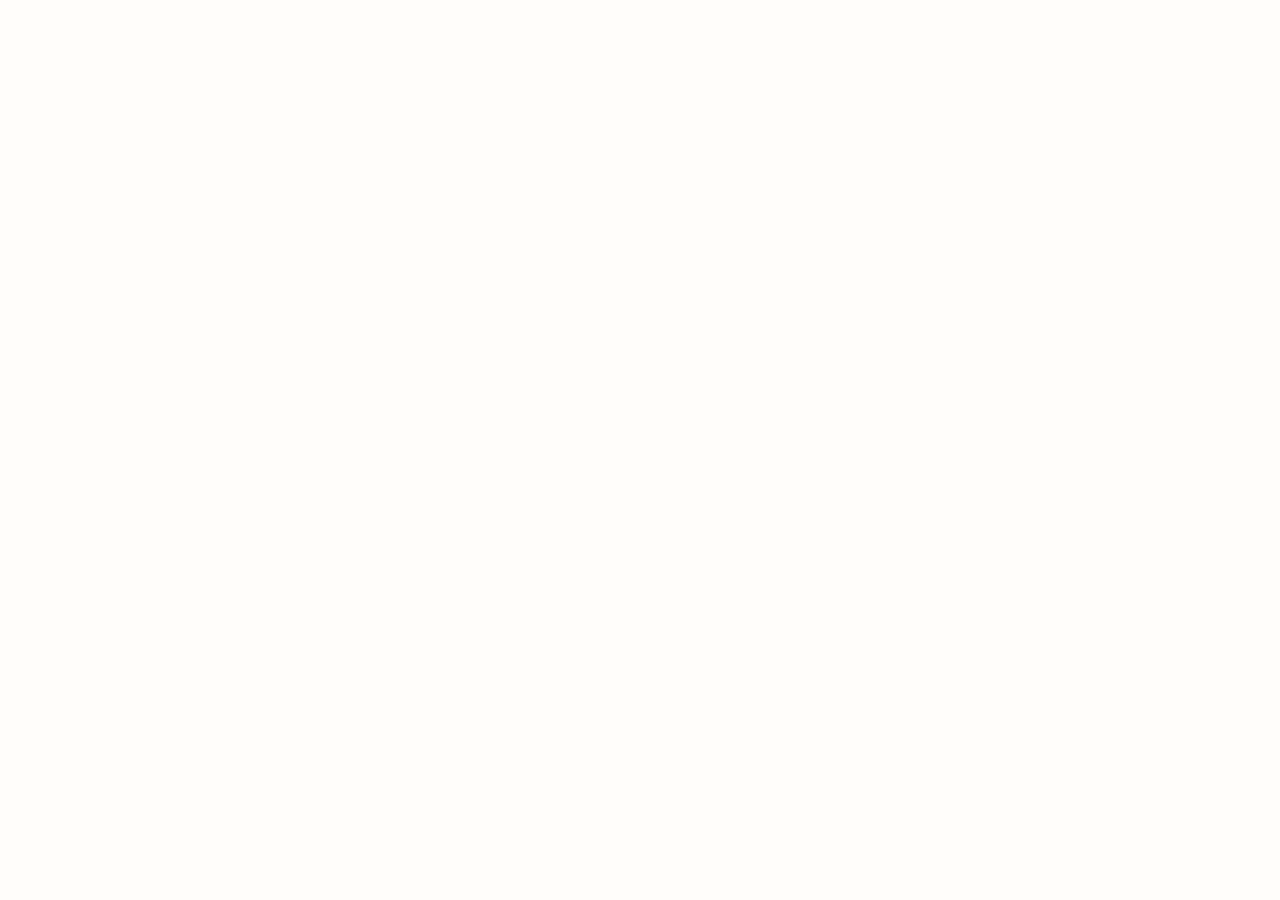
==== frontend/index.html @ a0831e3a "fix: proper SPA router, null-safe login, and layout fixes - Rewrite index.html SPA router with singl" ====
<!DOCTYPE html>
<html lang="en" data-theme="light">
<head>
  <meta charset="UTF-8">
  <meta name="viewport" content="width=device-width, initial-scale=1.0">
  <title>HostelBuddy - Hostel Management System</title>
  
  <!-- CSS Files -->
  <link rel="stylesheet" href="css/reset.css">
  <link rel="stylesheet" href="css/variables.css">
  <link rel="stylesheet" href="css/layout.css">
  <link rel="stylesheet" href="css/components.css">
  <link rel="stylesheet" href="css/animations.css">
  <link rel="stylesheet" href="css/login.css">
  <link rel="stylesheet" href="css/student.css">
  <link rel="stylesheet" href="css/admin.css">
  <link rel="stylesheet" href="css/superadmin.css">
  
  <!-- Favicon -->
  <link rel="icon" type="image/svg+xml" href="assets/images/logo.svg">
</head>
<body>
  <!-- App Root - Pages render here -->
  <div id="app"></div>

  <!-- Toast Container -->
  <div class="toast-container" id="toastContainer"></div>

  <!-- Core JS -->
  <script src="js/icons.js"></script>
  <script src="js/theme.js"></script>
  <script src="js/animations.js"></script>
  <script src="js/utils.js"></script>
  <script src="js/api.js"></script>
  <script src="js/auth.js"></script>
  <script src="js/app.js"></script>
  
  <!-- Components -->
  <script src="js/components/sidebar.js"></script>
  <script src="js/components/navbar.js"></script>
  <script src="js/components/modal.js"></script>
  <script src="js/components/toast.js"></script>
  <script src="js/components/table.js"></script>
  <script src="js/components/card.js"></script>
  
  <!-- Student Pages -->
  <script src="js/pages/login.js"></script>
  <script src="js/pages/student/dashboard.js"></script>
  <script src="js/pages/student/application.js"></script>
  <script src="js/pages/student/myhostel.js"></script>
  <script src="js/pages/student/complaints.js"></script>
  <script src="js/pages/student/visitors.js"></script>
  <script src="js/pages/student/announcements.js"></script>
  <script src="js/pages/student/profile.js"></script>
  
  <!-- Admin Pages -->
  <script src="js/pages/admin/dashboard.js"></script>
  <script src="js/pages/admin/applications.js"></script>
  <script src="js/pages/admin/allocation.js"></script>
  <script src="js/pages/admin/rooms.js"></script>
  <script src="js/pages/admin/complaints.js"></script>
  <script src="js/pages/admin/visitors.js"></script>
  <script src="js/pages/admin/announcements.js"></script>
  <script src="js/pages/admin/reports.js"></script>
  
  <!-- Super Admin Pages -->
  <script src="js/pages/superadmin/dashboard.js"></script>
  <script src="js/pages/superadmin/hostels.js"></script>
  <script src="js/pages/superadmin/admins.js"></script>
  <script src="js/pages/superadmin/users.js"></script>
  <script src="js/pages/superadmin/settings.js"></script>
  
  <!-- App Init -->
  <script>
    /* ============================================
       HostelBuddy SPA Router
       Single hashchange listener, no duplicates.
       ============================================ */
    (function() {
      'use strict';

      let currentHash = ''; // track to avoid duplicate renders

      function getUser() {
        try {
          return JSON.parse(localStorage.getItem('hb_user') || 'null');
        } catch (e) {
          return null;
        }
      }

      function navigate(hash) {
        window.location.hash = hash;
      }

      /* ---- Initial route ---- */
      document.addEventListener('DOMContentLoaded', function() {
        var app = document.getElementById('app');
        route(app);
      });

      /* ---- Single hashchange listener ---- */
      window.addEventListener('hashchange', function() {
        var app = document.getElementById('app');
        route(app);
      });

      /* ---- Route handler ---- */
      function route(app) {
        var hash = window.location.hash.slice(1) || 'login';
        var user = getUser();

        /* Already rendered this hash? skip. */
        if (hash === currentHash) return;
        currentHash = hash;

        if (!hash || hash === 'login') {
          if (user && user.token) {
            currentHash = ''; // will re-render on next hash
            navigate('#' + user.role + '/dashboard');
            return;
          }
          renderLoginPage(app);
        } else if (user && user.token) {
          var parts = hash.split('/');
          var role = parts[0] || 'student';
          var page = parts[1] || 'dashboard';
          renderDashboard(app, role, page);
        } else {
          currentHash = '';
          navigate('#login');
        }
      }

      /* ============================================
         LOGIN PAGE RENDERER
         ============================================ */
      function renderLoginPage(container) {
        container.innerHTML = '
          <!-- Theme Toggle -->
          <button class="theme-toggle" id="themeToggle" aria-label="Toggle theme">
            <svg class="icon-sun" xmlns="http://www.w3.org/2000/svg" width="20" height="20" viewBox="0 0 24 24" fill="none" stroke="currentColor" stroke-width="2" stroke-linecap="round" stroke-linejoin="round">
              <circle cx="12" cy="12" r="5"></circle>
              <line x1="12" y1="1" x2="12" y2="3"></line>
              <line x1="12" y1="21" x2="12" y2="23"></line>
              <line x1="4.22" y1="4.22" x2="5.64" y2="5.64"></line>
              <line x1="18.36" y1="18.36" x2="19.78" y2="19.78"></line>
              <line x1="1" y1="12" x2="3" y2="12"></line>
              <line x1="21" y1="12" x2="23" y2="12"></line>
              <line x1="4.22" y1="19.78" x2="5.64" y2="18.36"></line>
              <line x1="18.36" y1="5.64" x2="19.78" y2="4.22"></line>
            </svg>
            <svg class="icon-moon" xmlns="http://www.w3.org/2000/svg" width="20" height="20" viewBox="0 0 24 24" fill="none" stroke="currentColor" stroke-width="2" stroke-linecap="round" stroke-linejoin="round">
              <path d="M21 12.79A9 9 0 1 1 11.21 3 7 7 0 0 0 21 12.79z"></path>
            </svg>
          </button>

          <div class="login-container">
            <div class="login-left fade-in">
              <div class="login-left-content">
                <div class="illustration">
                  <svg viewBox="0 0 400 300" fill="none" xmlns="http://www.w3.org/2000/svg">
                    <rect x="120" y="80" width="160" height="180" rx="4" fill="rgba(255,255,255,0.15)"/>
                    <rect x="130" y="90" width="30" height="30" rx="2" fill="rgba(255,255,255,0.3)"/>
                    <rect x="170" y="90" width="30" height="30" rx="2" fill="rgba(255,255,255,0.3)"/>
                    <rect x="210" y="90" width="30" height="30" rx="2" fill="rgba(255,255,255,0.3)"/>
                    <rect x="130" y="130" width="30" height="30" rx="2" fill="rgba(255,255,255,0.3)"/>
                    <rect x="170" y="130" width="30" height="30" rx="2" fill="rgba(255,255,255,0.3)"/>
                    <rect x="210" y="130" width="30" height="30" rx="2" fill="rgba(255,255,255,0.3)"/>
                    <rect x="130" y="170" width="30" height="30" rx="2" fill="rgba(255,255,255,0.3)"/>
                    <rect x="170" y="170" width="30" height="30" rx="2" fill="rgba(255,255,255,0.3)"/>
                    <rect x="210" y="170" width="30" height="30" rx="2" fill="rgba(255,255,255,0.3)"/>
                    <rect x="180" y="220" width="40" height="40" rx="2" fill="rgba(255,255,255,0.4)"/>
                    <rect x="40" y="140" width="70" height="120" rx="4" fill="rgba(255,255,255,0.1)"/>
                    <rect x="290" y="120" width="80" height="140" rx="4" fill="rgba(255,255,255,0.1)"/>
                  </svg>
                </div>
                <div class="login-brand">
                  <div class="brand-icon">
                    <svg xmlns="http://www.w3.org/2000/svg" width="32" height="32" viewBox="0 0 24 24" fill="none" stroke="currentColor" stroke-width="2" stroke-linecap="round" stroke-linejoin="round">
                      <path d="M3 9l9-7 9 7v11a2 2 0 0 1-2 2H5a2 2 0 0 1-2-2z"></path>
                      <polyline points="9 22 9 12 15 12 15 22"></polyline>
                    </svg>
                  </div>
                  <h1 class="brand-name">HostelBuddy</h1>
                  <p class="brand-tagline">Your Hostel, Simplified</p>
                </div>
                <div class="login-features">
                  <div class="feature-item fade-in stagger-1">
                    <span class="feature-icon"><svg xmlns="http://www.w3.org/2000/svg" width="18" height="18" viewBox="0 0 24 24" fill="none" stroke="currentColor" stroke-width="2" stroke-linecap="round" stroke-linejoin="round"><path d="M3 9l9-7 9 7v11a2 2 0 0 1-2 2H5a2 2 0 0 1-2-2z"/><polyline points="9 22 9 12 15 12 15 22"/></svg></span>
                    <span class="feature-text">Smart Room Allocation</span>
                  </div>
                  <div class="feature-item fade-in stagger-2">
                    <span class="feature-icon"><svg xmlns="http://www.w3.org/2000/svg" width="18" height="18" viewBox="0 0 24 24" fill="none" stroke="currentColor" stroke-width="2" stroke-linecap="round" stroke-linejoin="round"><path d="M4 4h16c1.1 0 2 .9 2 2v12c0 1.1-.9 2-2 2H4c-1.1 0-2-.9-2-2V6c0-1.1.9-2 2-2z"/><polyline points="22,6 12,13 2,6"/></svg></span>
                    <span class="feature-text">Easy Applications</span>
                  </div>
                  <div class="feature-item fade-in stagger-3">
                    <span class="feature-icon"><svg xmlns="http://www.w3.org/2000/svg" width="18" height="18" viewBox="0 0 24 24" fill="none" stroke="currentColor" stroke-width="2" stroke-linecap="round" stroke-linejoin="round"><path d="M10.29 3.86L1.82 18a2 2 0 0 0 1.71 3h16.94a2 2 0 0 0 1.71-3L13.71 3.86a2 2 0 0 0-3.42 0z"/><line x1="12" y1="9" x2="12" y2="13"/><line x1="12" y1="17" x2="12.01" y2="17"/></svg></span>
                    <span class="feature-text">Quick Complaints</span>
                  </div>
                </div>
              </div>
            </div>

            <div class="login-right fade-in stagger-2">
              <div class="login-form-container">
                <div class="login-card glass-panel" id="loginCard">
                  <div class="login-header">
                    <h2 class="login-title">Welcome Back</h2>
                    <p class="login-subtitle">Sign in to your account</p>
                  </div>
                  
                  <form id="loginForm" class="login-form" novalidate>
                    <div class="input-group">
                      <input type="email" id="loginEmail" name="email" placeholder=" " required>
                      <label for="loginEmail">
                        <svg xmlns="http://www.w3.org/2000/svg" width="18" height="18" viewBox="0 0 24 24" fill="none" stroke="currentColor" stroke-width="2" stroke-linecap="round" stroke-linejoin="round">
                          <path d="M4 4h16c1.1 0 2 .9 2 2v12c0 1.1-.9 2-2 2H4c-1.1 0-2-.9-2-2V6c0-1.1.9-2 2-2z"></path>
                          <polyline points="22,6 12,13 2,6"></polyline>
                        </svg>
                        Email Address
                      </label>
                      <span class="input-error" id="emailError"></span>
                    </div>
                    
                    <div class="input-group">
                      <input type="password" id="loginPassword" name="password" placeholder=" " required>
                      <label for="loginPassword">
                        <svg xmlns="http://www.w3.org/2000/svg" width="18" height="18" viewBox="0 0 24 24" fill="none" stroke="currentColor" stroke-width="2" stroke-linecap="round" stroke-linejoin="round">
                          <rect x="3" y="11" width="18" height="11" rx="2" ry="2"></rect>
                          <path d="M7 11V7a5 5 0 0 1 10 0v4"></path>
                        </svg>
                        Password
                      </label>
                      <button type="button" class="password-toggle" id="passwordToggle" aria-label="Toggle password visibility">
                        <svg class="eye-icon" xmlns="http://www.w3.org/2000/svg" width="18" height="18" viewBox="0 0 24 24" fill="none" stroke="currentColor" stroke-width="2" stroke-linecap="round" stroke-linejoin="round">
                          <path d="M1 12s4-8 11-8 11 8 11 8-4 8-11 8-11-8-11-8z"></path>
                          <circle cx="12" cy="12" r="3"></circle>
                        </svg>
                        <svg class="eye-off-icon" xmlns="http://www.w3.org/2000/svg" width="18" height="18" viewBox="0 0 24 24" fill="none" stroke="currentColor" stroke-width="2" stroke-linecap="round" stroke-linejoin="round" style="display:none">
                          <path d="M17.94 17.94A10.07 10.07 0 0 1 12 20c-7 0-11-8-11-8a18.45 18.45 0 0 1 5.06-5.94M9.9 4.24A9.12 9.12 0 0 1 12 4c7 0 11 8 11 8a18.5 18.5 0 0 1-2.16 3.19m-6.72-1.07a3 3 0 1 1-4.24-4.24"></path>
                          <line x1="1" y1="1" x2="23" y2="23"></line>
                        </svg>
                      </button>
                      <span class="input-error" id="passwordError"></span>
                    </div>
                    
                    <div class="login-options">
                      <label class="checkbox-label">
                        <input type="checkbox" id="rememberMe" name="remember">
                        <span class="custom-checkbox"></span>
                        <span>Remember me</span>
                      </label>
                      <a href="#" class="forgot-password">Forgot password?</a>
                    </div>
                    
                    <button type="submit" class="login-btn magnetic-btn ripple-btn btn-lg" id="loginBtn">
                      <span class="btn-text">Login</span>
                      <span class="btn-loader" style="display:none">
                        <svg class="spinner" xmlns="http://www.w3.org/2000/svg" width="20" height="20" viewBox="0 0 24 24" fill="none" stroke="currentColor" stroke-width="2">
                          <circle cx="12" cy="12" r="10" stroke-dasharray="31.42" stroke-dashoffset="10"></circle>
                        </svg>
                      </span>
                    </button>
                  </form>
                  
                  <div class="login-divider">
                    <span>or</span>
                  </div>
                  
                  <div class="login-footer">
                    <p>Don\'t have an account? <a href="#" id="showRegister" class="link-primary">Create Account</a></p>
                  </div>
                </div>
                
                <div class="login-version">
                  <p>HostelBuddy v1.0</p>
                </div>
              </div>
            </div>
          </div>
        ';
        
        /* Initialize login page — wrapped so errors don't break anything */
        try {
          if (typeof LoginPage !== 'undefined' && LoginPage.init) {
            LoginPage.init();
          }
        } catch (e) {
          console.error('[HostelBuddy] LoginPage.init error:', e);
        }
      }

      /* ============================================
         DASHBOARD LAYOUT RENDERER
         Fully fault-tolerant: each component is isolated
         ============================================ */
      function renderDashboard(container, role, page) {
        var user = {};
        try { user = JSON.parse(localStorage.getItem('hb_user') || '{}'); } catch(e) {}

        var pageKey = role + '/' + page;
        var pageContent = '';
        var sidebarHTML = '';
        var navbarHTML = '';

        /* --- Page content --- */
        var pageRenderers = {
          'student/dashboard':      function() { return StudentDashboard.render(); },
          'student/application':    function() { return StudentApplication.render(); },
          'student/myhostel':       function() { return StudentMyHostel.render(); },
          'student/complaints':     function() { return StudentComplaints.render(); },
          'student/visitors':       function() { return StudentVisitors.render(); },
          'student/announcements':  function() { return StudentAnnouncements.render(); },
          'student/profile':        function() { return StudentProfile.render(); },
          'admin/dashboard':        function() { return AdminDashboard.render(); },
          'admin/applications':     function() { return AdminApplications.render(); },
          'admin/allocation':       function() { return AdminAllocation.render(); },
          'admin/rooms':            function() { return AdminRooms.render(); },
          'admin/complaints':       function() { return AdminComplaints.render(); },
          'admin/visitors':         function() { return AdminVisitors.render(); },
          'admin/announcements':    function() { return AdminAnnouncements.render(); },
          'admin/reports':          function() { return Reports.render(); },
          'superadmin/dashboard':   function() { return SuperAdminDashboard.render(); },
          'superadmin/hostels':     function() { return SuperAdminHostels.render(); },
          'superadmin/admins':      function() { return SuperAdminAdmins.render(); },
          'superadmin/users':       function() { return SuperAdminUsers.render(); },
          'superadmin/reports':     function() { return Reports.render(); },
          'superadmin/settings':    function() { return SuperAdminSettings.render(); },
        };

        var renderer = pageRenderers[pageKey];
        if (renderer) {
          try {
            pageContent = renderer();
          } catch (e) {
            console.error('[HostelBuddy] Page render error:', pageKey, e);
            pageContent = '<div style="padding:40px;text-align:center"><h2>Page Error</h2><p style="color:#78716C">Failed to render ' + pageKey + '</p><pre style="text-align:left;background:#f5f0e6;padding:16px;border-radius:8px;margin-top:16px;overflow:auto;font-size:13px;max-width:600px">' + e.stack + '</pre></div>';
          }
        } else {
          pageContent = '<div style="padding:40px;text-align:center"><h2>Page not found</h2><p style="color:#78716C">The page "' + pageKey + '" does not exist.</p></div>';
        }

        /* --- Page titles --- */
        var pageTitles = {
          'dashboard': 'Dashboard', 'application': 'Hostel Application', 'myhostel': 'My Hostel',
          'complaints': 'Complaints', 'visitors': 'Visitors', 'announcements': 'Announcements',
          'profile': 'Profile', 'applications': 'Applications', 'allocation': 'Room Allocation',
          'rooms': 'Rooms', 'reports': 'Reports', 'hostels': 'Hostels', 'admins': 'Admins',
          'users': 'Users', 'settings': 'Settings'
        };
        var pageTitle = pageTitles[page] || 'Dashboard';

        /* --- Sidebar --- */
        try {
          sidebarHTML = Sidebar.render(role, page);
        } catch (e) {
          console.error('[HostelBuddy] Sidebar render error:', e);
          sidebarHTML = '';
        }

        /* --- Navbar --- */
        try {
          navbarHTML = Navbar.render(pageTitle, user);
        } catch (e) {
          console.error('[HostelBuddy] Navbar render error:', e);
          navbarHTML = '';
        }

        /* --- Assemble layout --- */
        container.innerHTML = '<div class="app-layout">' +
          sidebarHTML +
          '<div class="main-content">' +
            navbarHTML +
            '<div class="page-content" id="pageContent">' +
              pageContent +
            '</div>' +
          '</div>' +
        '</div>';

        console.log('[HostelBuddy] Rendered:', pageKey);

        /* --- Post-render init (delayed so DOM is ready) --- */
        setTimeout(function() {
          try {
            var initMap = {
              'student/dashboard':      function() { StudentDashboard.init && StudentDashboard.init(); },
              'student/application':    function() { StudentApplication.init && StudentApplication.init(); },
              'student/myhostel':       function() { StudentMyHostel.init && StudentMyHostel.init(); },
              'student/complaints':     function() { StudentComplaints.init && StudentComplaints.init(); },
              'student/visitors':       function() { StudentVisitors.init && StudentVisitors.init(); },
              'student/announcements':  function() { StudentAnnouncements.init && StudentAnnouncements.init(); },
              'student/profile':        function() { StudentProfile.init && StudentProfile.init(); },
              'admin/dashboard':        function() { AdminDashboard.init && AdminDashboard.init(); },
              'admin/applications':     function() { AdminApplications.init && AdminApplications.init(); },
              'admin/allocation':       function() { AdminAllocation.init && AdminAllocation.init(); },
              'admin/rooms':            function() { AdminRooms.init && AdminRooms.init(); },
              'admin/complaints':       function() { AdminComplaints.init && AdminComplaints.init(); },
              'admin/visitors':         function() { AdminVisitors.init && AdminVisitors.init(); },
              'admin/announcements':    function() { AdminAnnouncements.init && AdminAnnouncements.init(); },
              'admin/reports':          function() { Reports.init && Reports.init(); },
              'superadmin/dashboard':   function() { SuperAdminDashboard.init && SuperAdminDashboard.init(); },
              'superadmin/hostels':     function() { SuperAdminHostels.init && SuperAdminHostels.init(); },
              'superadmin/admins':      function() { SuperAdminAdmins.init && SuperAdminAdmins.init(); },
              'superadmin/users':       function() { SuperAdminUsers.init && SuperAdminUsers.init(); },
              'superadmin/reports':     function() { Reports.init && Reports.init(); },
              'superadmin/settings':    function() { SuperAdminSettings.init && SuperAdminSettings.init(); }
            };
            if (initMap[pageKey]) initMap[pageKey]();
          } catch (e) {
            console.error('[HostelBuddy] Init error:', e);
          }
          try { Sidebar.init && Sidebar.init(); } catch(e) { console.error(e); }
          try { Navbar.init && Navbar.init(); } catch(e) { console.error(e); }
        }, 100);
      }

    })();
  </script>
</body>
</html>
---- frontend/css/variables.css ----
/* ==========================================================================
   HostelBuddy — Design Tokens
   Light mode (default) + dark mode via [data-theme="dark"].
   Single source of truth for the entire design system.
   ========================================================================== */

:root {
  /* ------------------------------------------------------------------
     Colour Palette — Light Mode
     ------------------------------------------------------------------ */

  /* Surfaces */
  --bg: #FFFDF9;
  --bg-secondary: #FAF5EE;
  --card: #FFFFFF;
  --sidebar: #1C1917;

  /* Brand */
  --primary: #D97706;
  --primary-hover: #B45309;
  --primary-light: rgba(217, 119, 6, 0.1);
  --secondary: #0D9488;
  --secondary-light: rgba(13, 148, 136, 0.1);

  /* Status */
  --danger: #DC2626;
  --danger-light: rgba(220, 38, 38, 0.1);
  --warning: #D97706;
  --warning-light: rgba(217, 119, 6, 0.1);
  --info: #3B82F6;
  --info-light: rgba(59, 130, 246, 0.1);
  --success: #0D9488;
  --success-light: rgba(13, 148, 136, 0.1);

  /* Text */
  --text: #1C1917;
  --text-secondary: #78716C;
  --text-muted: #A8A29E;

  /* Borders & surfaces */
  --border: #E7E5E4;
  --hover: #F5F0E6;

  /* Shadows */
  --shadow-sm: 0 1px 2px rgba(0, 0, 0, 0.05);
  --shadow-md: 0 4px 6px -1px rgba(0, 0, 0, 0.1);
  --shadow-lg: 0 10px 15px -3px rgba(0, 0, 0, 0.1);
  --shadow-dark: rgba(0, 0, 0, 0.1);
  --shadow-light: rgba(255, 255, 255, 0.7);

  /* Border radius */
  --radius-sm: 8px;
  --radius-md: 12px;
  --radius-lg: 16px;
  --radius-full: 9999px;

  /* Layout */
  --sidebar-width: 260px;
  --sidebar-collapsed: 70px;
  --navbar-height: 64px;

  /* Motion */
  --transition: 0.3s ease;
}

/* ------------------------------------------------------------------
   Colour Palette — Dark Mode
   Activated by <html data-theme="dark"> or media query.
   ------------------------------------------------------------------ */
[data-theme="dark"] {
  /* Surfaces */
  --bg: #0C0A09;
  --bg-secondary: #1C1917;
  --card: #1C1917;
  --sidebar: #0C0A09;

  /* Brand — brighter in dark mode for contrast */
  --primary: #F59E0B;
  --primary-hover: #D97706;
  --primary-light: rgba(245, 158, 11, 0.15);
  --secondary: #14B8A6;
  --secondary-light: rgba(20, 184, 166, 0.15);

  /* Status — same values, re-declared for clarity */
  --danger: #DC2626;
  --danger-light: rgba(220, 38, 38, 0.15);
  --warning: #F59E0B;
  --warning-light: rgba(245, 158, 11, 0.15);
  --info: #3B82F6;
  --info-light: rgba(59, 130, 246, 0.15);
  --success: #14B8A6;
  --success-light: rgba(20, 184, 166, 0.15);

  /* Text — lighter for dark backgrounds */
  --text: #FAFAF9;
  --text-secondary: #A8A29E;
  --text-muted: #78716C;

  /* Borders & surfaces */
  --border: rgba(255, 255, 255, 0.08);
  --hover: rgba(255, 255, 255, 0.05);

  /* Shadows — heavier in dark mode */
  --shadow-sm: 0 1px 2px rgba(0, 0, 0, 0.3);
  --shadow-md: 0 4px 6px rgba(0, 0, 0, 0.4);
  --shadow-lg: 0 10px 15px rgba(0, 0, 0, 0.5);
  --shadow-dark: rgba(0, 0, 0, 0.5);
  --shadow-light: rgba(255, 255, 255, 0.05);
}
---- frontend/css/layout.css ----
/* ==========================================================================
   HostelBuddy — Layout Utilities
   Mobile-first utility classes for rapid layout composition.
   ========================================================================== */

/* ---- Body base ---- */
body {
  font-family: "Inter", ui-sans-serif, system-ui, -apple-system, BlinkMacSystemFont,
               "Segoe UI", Roboto, "Helvetica Neue", Arial, sans-serif;
  background: var(--bg);
  color: var(--text);
}

/* ====================================================================
   1. Flexbox
   ==================================================================== */
.flex          { display: flex; }
.flex-col      { display: flex; flex-direction: column; }
.flex-wrap     { flex-wrap: wrap; }
.items-center  { align-items: center; }
.items-start   { align-items: flex-start; }
.justify-between { justify-content: space-between; }
.justify-center  { justify-content: center; }

/* ====================================================================
   2. Gap Scale
   ==================================================================== */
.gap-xs { gap: 4px; }
.gap-sm { gap: 8px; }
.gap-md { gap: 16px; }
.gap-lg { gap: 24px; }
.gap-xl { gap: 32px; }

/* ====================================================================
   3. Grid
   ==================================================================== */
.grid   { display: grid; }
.grid-2 { display: grid; grid-template-columns: repeat(2, 1fr); }
.grid-3 { display: grid; grid-template-columns: repeat(3, 1fr); }
.grid-4 { display: grid; grid-template-columns: repeat(4, 1fr); }

/* Bento grid — 4 columns with spanning helpers */
.bento-grid  { display: grid; grid-template-columns: repeat(4, 1fr); gap: 16px; }
.bento-large { grid-column: span 2; }
.bento-wide  { grid-column: span 2; }

/* Responsive collapse */
@media (max-width: 1023px) {
  .grid-3, .grid-4, .bento-grid { grid-template-columns: repeat(2, 1fr); }
}

@media (max-width: 767px) {
  .grid-2, .grid-3, .grid-4, .bento-grid { grid-template-columns: 1fr; }
  .bento-large, .bento-wide { grid-column: span 1; }
}

/* ====================================================================
   4. Spacing — Padding
   ==================================================================== */
.p-sm  { padding: 8px; }
.p-md  { padding: 16px; }
.p-lg  { padding: 24px; }
.p-xl  { padding: 32px; }

.px-sm { padding-left: 8px; padding-right: 8px; }
.px-md { padding-left: 16px; padding-right: 16px; }
.px-lg { padding-left: 24px; padding-right: 24px; }

.py-sm { padding-top: 8px; padding-bottom: 8px; }
.py-md { padding-top: 16px; padding-bottom: 16px; }
.py-lg { padding-top: 24px; padding-bottom: 24px; }

/* ====================================================================
   5. Spacing — Margin
   ==================================================================== */
.m-sm  { margin: 8px; }
.m-md  { margin: 16px; }
.m-lg  { margin: 24px; }
.mx-auto { margin-left: auto; margin-right: auto; }
.mt-auto { margin-top: auto; }
.mb-auto { margin-bottom: auto; }

/* ====================================================================
   6. Typography
   ==================================================================== */
.text-xs   { font-size: 0.75rem; }
.text-sm   { font-size: 0.875rem; }
.text-base { font-size: 1rem; }
.text-lg   { font-size: 1.125rem; }
.text-xl   { font-size: 1.25rem; }
.text-2xl  { font-size: 1.5rem; }
.text-3xl  { font-size: 1.875rem; }

.font-medium   { font-weight: 500; }
.font-semibold { font-weight: 600; }
.font-bold     { font-weight: 700; }

.text-center { text-align: center; }
.text-right  { text-align: right; }

/* ====================================================================
   7. Display
   ==================================================================== */
.hidden    { display: none; }
.block     { display: block; }
.relative  { position: relative; }
.absolute  { position: absolute; }
.fixed     { position: fixed; }
.sticky    { position: sticky; }

/* ====================================================================
   8. Width
   ==================================================================== */
.w-full   { width: 100%; }
.max-w-sm { max-width: 24rem; }
.max-w-md { max-width: 28rem; }
.max-w-lg { max-width: 32rem; }
.max-w-xl { max-width: 36rem; }

/* ====================================================================
   9. Overflow
   ==================================================================== */
.overflow-hidden { overflow: hidden; }
.overflow-auto   { overflow: auto; }

/* ====================================================================
   10. Cursor
   ==================================================================== */
.cursor-pointer { cursor: pointer; }

/* ====================================================================
   11. Transitions
   ==================================================================== */
.transition-all     { transition: all var(--transition); }
.transition-transform { transition: transform var(--transition); }

/* ====================================================================
   12. Border Radius
   ==================================================================== */
.rounded-sm   { border-radius: var(--radius-sm); }
.rounded-md   { border-radius: var(--radius-md); }
.rounded-lg   { border-radius: var(--radius-lg); }
.rounded-full { border-radius: var(--radius-full); }

/* ====================================================================
   13. Background Helpers
   ==================================================================== */
.bg-card { background: var(--card); }
.bg-hover { background: var(--hover); }

/* ====================================================================
   14. Container
   ==================================================================== */
.container {
  width: 100%;
  max-width: 1200px;
  margin-left: auto;
  margin-right: auto;
  padding-left: 16px;
  padding-right: 16px;
}

/* ====================================================================
   15. Divider
   ==================================================================== */
.divider {
  height: 1px;
  background: var(--border);
  border: none;
  margin: 16px 0;
}
---- frontend/css/components.css ----
/* ==========================================================================
   HostelBuddy — Reusable Components
   Buttons, badges, cards, spotlight, tilt, glass, forms, progress,
   toggle, avatar, skeleton, notification dots, sidebar, navbar.
   ========================================================================== */

/* ====================================================================
   1. Buttons — Magnetic (primary CTA)
   ==================================================================== */
.magnetic-btn {
  display: inline-flex;
  align-items: center;
  justify-content: center;
  gap: 8px;
  padding: 14px 32px;
  background: var(--primary);
  color: #fff;
  border: none;
  border-radius: var(--radius-full);
  font-size: 0.9375rem;
  font-weight: 600;
  cursor: pointer;
  box-shadow: var(--shadow-md);
  transition: all var(--transition);
  will-change: transform;
}

.magnetic-btn:hover {
  background: var(--primary-hover);
  box-shadow: var(--shadow-lg);
  transform: translateY(-2px);
}

.magnetic-btn:active {
  transform: translateY(0);
}

/* ---- Ripple effect wrapper ---- */
.ripple-btn {
  position: relative;
  overflow: hidden;
}

.ripple {
  position: absolute;
  border-radius: 50%;
  background: rgba(255, 255, 255, 0.4);
  transform: scale(0);
  pointer-events: none;
  animation: rippleExpand 0.6s ease-out forwards;
}

@keyframes rippleExpand {
  to {
    transform: scale(4);
    opacity: 0;
  }
}

/* ---- Secondary (neumorphic) ---- */
.btn-secondary {
  display: inline-flex;
  align-items: center;
  justify-content: center;
  gap: 8px;
  padding: 12px 24px;
  background: var(--bg-secondary);
  color: var(--text);
  border: none;
  border-radius: var(--radius-md);
  font-size: 0.875rem;
  font-weight: 600;
  cursor: pointer;
  box-shadow:
    6px 6px 12px var(--shadow-dark),
    -6px -6px 12px var(--shadow-light);
  transition: all var(--transition);
}

.btn-secondary:hover {
  box-shadow:
    4px 4px 8px var(--shadow-dark),
    -4px -4px 8px var(--shadow-light);
  transform: translateY(-1px);
}

/* ---- Danger ---- */
.btn-danger {
  display: inline-flex;
  align-items: center;
  justify-content: center;
  gap: 8px;
  padding: 12px 24px;
  background: var(--danger);
  color: #fff;
  border: none;
  border-radius: var(--radius-md);
  font-size: 0.875rem;
  font-weight: 600;
  cursor: pointer;
  box-shadow: var(--shadow-md);
  transition: all var(--transition);
}

.btn-danger:hover {
  background: #B91C1C;
  transform: translateY(-1px);
}

/* ---- Sizes ---- */
.btn-sm {
  padding: 8px 16px;
  font-size: 0.8125rem;
}

.btn-lg {
  padding: 16px 40px;
  font-size: 1rem;
}

/* ====================================================================
   2. Badges
   ==================================================================== */
.badge {
  display: inline-flex;
  align-items: center;
  gap: 4px;
  padding: 0.25rem 0.75rem;
  border-radius: var(--radius-full);
  font-size: 0.75rem;
  font-weight: 600;
  white-space: nowrap;
}

.badge-success {
  background: var(--success-light, rgba(13, 148, 136, 0.1));
  color: var(--secondary);
}

.badge-warning {
  background: var(--warning-light, rgba(217, 119, 6, 0.1));
  color: var(--warning);
}

.badge-danger {
  background: var(--danger-light, rgba(220, 38, 38, 0.1));
  color: var(--danger);
}

.badge-info {
  background: var(--info-light, rgba(59, 130, 246, 0.1));
  color: var(--info);
}

.badge-student {
  background: rgba(16, 185, 129, 0.15);
  color: #10B981;
}

.badge-admin {
  background: rgba(139, 92, 246, 0.15);
  color: #8B5CF6;
}

.badge-superadmin {
  background: rgba(245, 158, 11, 0.15);
  color: #F59E0B;
}

/* ====================================================================
   3. Cards
   ==================================================================== */
.card {
  background: var(--card);
  border-radius: var(--radius-lg);
  padding: 24px;
  box-shadow: var(--shadow-md);
  border: 1px solid var(--border);
  transition: all var(--transition);
}

.card:hover {
  box-shadow: var(--shadow-lg);
  transform: translateY(-2px);
}

/* ---- Stat card ---- */
.stat-card {
  background: var(--card);
  border-radius: var(--radius-lg);
  padding: 24px;
  box-shadow: var(--shadow-md);
  border: 1px solid var(--border);
  display: flex;
  flex-direction: column;
  gap: var(--space-md, 16px);
  transition: all var(--transition);
}

.stat-card:hover {
  box-shadow: var(--shadow-lg);
  transform: translateY(-2px);
}

.stat-header {
  display: flex;
  justify-content: space-between;
  align-items: center;
}

.stat-label {
  color: var(--text-secondary);
  font-size: 0.875rem;
  font-weight: 500;
}

.stat-value {
  font-size: 1.5rem;
  font-weight: 700;
  font-family: "JetBrains Mono", ui-monospace, SFMono-Regular, Menlo, monospace;
  letter-spacing: -0.02em;
  color: var(--text);
}

.stat-trend {
  font-size: 0.875rem;
  font-weight: 600;
}

.stat-trend.up {
  color: var(--secondary);
}

.stat-trend.danger {
  color: var(--danger);
}

/* ====================================================================
   4. Spotlight Card — Mouse-follow glow
   ==================================================================== */
.spotlight-card {
  position: relative;
  overflow: hidden;
  border-radius: var(--radius-lg);
  background: var(--card);
  border: 1px solid var(--border);
  box-shadow: var(--shadow-md);
  transition: box-shadow var(--transition);
}

.spotlight-card::before {
  content: "";
  position: absolute;
  width: 300px;
  height: 300px;
  background: radial-gradient(circle, var(--primary) at center, transparent 70%);
  opacity: 0;
  transform: translate(
    calc(var(--mouse-x, 0px) - 150px),
    calc(var(--mouse-y, 0px) - 150px)
  );
  transition: opacity 0.3s ease;
  pointer-events: none;
  z-index: 0;
}

.spotlight-card:hover::before {
  opacity: 0.15;
}

.spotlight-card > * {
  position: relative;
  z-index: 1;
}

/* ====================================================================
   5. 3D Tilt Card
   ==================================================================== */
.tilt-card {
  perspective: 1000px;
  transform-style: preserve-3d;
  will-change: transform;
  transition: transform 0.1s ease-out, box-shadow 0.3s ease;
}

/* ====================================================================
   6. Glass Panel — Frosted glass
   ==================================================================== */
.glass-panel {
  background: rgba(255, 255, 255, 0.85);
  backdrop-filter: blur(16px);
  -webkit-backdrop-filter: blur(16px);
  border: 1px solid rgba(255, 255, 255, 0.3);
  box-shadow: 0 8px 32px rgba(0, 0, 0, 0.08);
  border-radius: var(--radius-lg);
}

[data-theme="dark"] .glass-panel {
  background: rgba(28, 25, 23, 0.85);
  border: 1px solid rgba(255, 255, 255, 0.1);
}

/* ====================================================================
   7. Forms — Floating label inputs
   ==================================================================== */
.input-group {
  position: relative;
  margin-bottom: 16px;
}

.input-group input,
.input-group select,
.input-group textarea {
  width: 100%;
  padding: 1.25rem 1rem 0.5rem;
  border: 2px solid var(--border);
  border-radius: var(--radius-md);
  background: var(--card);
  font-size: 1rem;
  color: var(--text);
  transition: border-color var(--transition), box-shadow var(--transition);
  outline: none;
}

.input-group input:focus,
.input-group select:focus,
.input-group textarea:focus {
  border-color: var(--primary);
  box-shadow: 0 0 0 4px var(--primary-light);
}

.input-group label {
  position: absolute;
  left: 1rem;
  top: 50%;
  transform: translateY(-50%);
  color: var(--text-secondary);
  font-size: 1rem;
  transition: all 0.2s ease;
  pointer-events: none;
  background: transparent;
}

/* Float label on focus or when value is present */
.input-group input:focus + label,
.input-group input:not(:placeholder-shown) + label,
.input-group select:focus + label,
.input-group select:not([value=""]) + label,
.input-group textarea:focus + label,
.input-group textarea:not(:placeholder-shown) + label {
  top: 0.5rem;
  transform: translateY(0);
  font-size: 0.75rem;
  color: var(--primary);
}

/* Error state */
.input-group input.error,
.input-group select.error {
  border-color: var(--danger);
  box-shadow: 0 0 0 4px var(--danger-light);
}

.input-error {
  font-size: 0.75rem;
  color: var(--danger);
  margin-top: 4px;
}

/* ====================================================================
   8. Progress Bar
   ==================================================================== */
.progress {
  height: 8px;
  background: var(--border);
  border-radius: 4px;
  overflow: hidden;
}

.progress-fill {
  height: 100%;
  background: linear-gradient(90deg, var(--primary), var(--secondary));
  border-radius: 4px;
  transition: width 0.5s ease;
}

/* ====================================================================
   9. Toggle Switch
   ==================================================================== */
.toggle {
  width: 44px;
  height: 24px;
  background: var(--border);
  border-radius: 12px;
  position: relative;
  cursor: pointer;
  transition: background var(--transition);
  border: none;
  padding: 0;
}

.toggle.active {
  background: var(--primary);
}

.toggle::after {
  content: "";
  position: absolute;
  width: 18px;
  height: 18px;
  background: #fff;
  border-radius: 50%;
  top: 3px;
  left: 3px;
  transition: transform 0.3s cubic-bezier(0.68, -0.55, 0.265, 1.55);
  box-shadow: 0 2px 4px rgba(0, 0, 0, 0.2);
}

.toggle.active::after {
  transform: translateX(20px);
}

/* ====================================================================
   10. Avatar
   ==================================================================== */
.avatar {
  width: 40px;
  height: 40px;
  border-radius: 50%;
  background: linear-gradient(135deg, var(--primary), var(--secondary));
  display: flex;
  align-items: center;
  justify-content: center;
  color: #fff;
  font-weight: 700;
  font-size: 0.875rem;
  flex-shrink: 0;
}

.avatar-lg {
  width: 64px;
  height: 64px;
  font-size: 1.25rem;
}

/* ====================================================================
   11. Skeleton Loader
   ==================================================================== */
.skeleton {
  background: linear-gradient(
    90deg,
    var(--border) 25%,
    var(--hover) 50%,
    var(--border) 75%
  );
  background-size: 200% 100%;
  animation: shimmer 1.5s infinite;
  border-radius: 8px;
}

@keyframes shimmer {
  0% {
    background-position: 200% 0;
  }
  100% {
    background-position: -200% 0;
  }
}

/* ====================================================================
   12. Notification Dot
   ==================================================================== */
.notification-icon {
  position: relative;
}

.notification-dot {
  position: absolute;
  top: -4px;
  right: -4px;
  min-width: 18px;
  height: 18px;
  background: var(--danger);
  border-radius: 9px;
  border: 2px solid var(--bg);
  font-size: 0.625rem;
  font-weight: 700;
  color: #fff;
  display: flex;
  align-items: center;
  justify-content: center;
  padding: 0 4px;
  animation: pulse 2s infinite;
}

@keyframes pulse {
  0%, 100% {
    transform: scale(1);
    opacity: 1;
  }
  50% {
    transform: scale(1.1);
    opacity: 0.9;
  }
}

/* ====================================================================
   13. Table (shared)
   ==================================================================== */
.table-container {
  overflow-x: auto;
  -webkit-overflow-scrolling: touch;
}

.table {
  width: 100%;
  border-collapse: collapse;
  text-align: left;
}

.table th {
  padding: 12px 16px;
  font-size: 0.75rem;
  font-weight: 600;
  color: var(--text-secondary);
  text-transform: uppercase;
  letter-spacing: 0.05em;
  background: var(--bg-secondary);
  border-bottom: 1px solid var(--border);
}

.table td {
  padding: 12px 16px;
  font-size: 0.875rem;
  border-bottom: 1px solid var(--border);
}

.table tr:hover td {
  background: var(--hover);
}

/* ====================================================================
   14. Modal (shared)
   ==================================================================== */
.modal-overlay {
  position: fixed;
  inset: 0;
  background: rgba(0, 0, 0, 0.5);
  display: flex;
  align-items: center;
  justify-content: center;
  z-index: 1000;
  animation: fadeIn 0.2s ease;
  padding: 16px;
}

.modal-overlay.hidden {
  display: none;
}

.modal {
  background: var(--card);
  border-radius: var(--radius-lg);
  max-width: 500px;
  width: 90%;
  max-height: 90vh;
  overflow-y: auto;
  box-shadow: var(--shadow-lg);
  border: 1px solid var(--border);
  animation: scaleIn 0.2s ease;
}

.modal-header {
  padding: 20px 24px;
  border-bottom: 1px solid var(--border);
  display: flex;
  align-items: center;
  justify-content: space-between;
}

.modal-header h3 {
  font-size: 1.125rem;
  font-weight: 700;
}

.modal-body {
  padding: 24px;
}

.modal-footer {
  padding: 16px 24px;
  border-top: 1px solid var(--border);
  display: flex;
  justify-content: flex-end;
  gap: 8px;
}

.modal-close {
  font-size: 1.25rem;
  color: var(--text-secondary);
  cursor: pointer;
  background: none;
  border: none;
  padding: 4px;
}

.modal-close:hover {
  color: var(--text);
}

/* ====================================================================
   15. Toast (shared)
   ==================================================================== */
.toast-container {
  position: fixed;
  top: 16px;
  right: 16px;
  z-index: 2000;
  display: flex;
  flex-direction: column;
  gap: 8px;
  pointer-events: none;
}

.toast {
  padding: 16px 20px;
  border-radius: var(--radius-md);
  box-shadow: var(--shadow-lg);
  font-size: 0.875rem;
  font-weight: 500;
  pointer-events: all;
  animation: slideInRight 300ms ease;
  min-width: 280px;
  border: 1px solid var(--border);
}

.toast-success {
  background: var(--success-light);
  color: var(--secondary);
  border-color: var(--secondary);
}

.toast-error {
  background: var(--danger-light);
  color: var(--danger);
  border-color: var(--danger);
}

.toast-info {
  background: var(--info-light);
  color: var(--info);
  border-color: var(--info);
}

.toast-warning {
  background: var(--warning-light);
  color: var(--warning);
  border-color: var(--warning);
}

/* ====================================================================
   16. Empty State
   ==================================================================== */
.empty-state {
  text-align: center;
  padding: 48px;
  color: var(--text-secondary);
}

/* ====================================================================
   17. Role Selector (login)
   ==================================================================== */
.role-selector {
  display: flex;
  gap: 12px;
  margin-bottom: 24px;
}

.role-option {
  flex: 1;
  padding: 16px;
  border: 2px solid var(--border);
  border-radius: var(--radius-md);
  text-align: center;
  cursor: pointer;
  transition: all 150ms ease;
  background: var(--card);
}

.role-option:hover {
  border-color: var(--primary);
}

.role-option.active {
  border-color: var(--primary);
  background: var(--primary-light);
}

.role-option .role-icon {
  font-size: 1.5rem;
  margin-bottom: 4px;
}

.role-option .role-name {
  font-weight: 600;
  font-size: 0.875rem;
  color: var(--text);
}

/* ====================================================================
   18. Filter Bar
   ==================================================================== */
.filter-bar {
  display: flex;
  gap: 12px;
  margin-bottom: 20px;
  flex-wrap: wrap;
  align-items: flex-end;
}

.filter-group {
  display: flex;
  flex-direction: column;
  gap: 4px;
}

.filter-group--search {
  flex: 1;
  min-width: 200px;
}

.filter-label {
  font-size: 0.75rem;
  font-weight: 600;
  color: var(--text-secondary);
}

/* ====================================================================
   19. Animations (shared keyframes)
   ==================================================================== */
@keyframes fadeIn {
  from { opacity: 0; }
  to   { opacity: 1; }
}

@keyframes scaleIn {
  from { opacity: 0; transform: scale(0.95); }
  to   { opacity: 1; transform: scale(1); }
}

@keyframes slideInRight {
  from { opacity: 0; transform: translateX(100%); }
  to   { opacity: 1; transform: translateX(0); }
}

@keyframes slideOut {
  from { opacity: 1; transform: translateX(0); }
  to   { opacity: 0; transform: translateX(100%); }
}

/* ====================================================================
   20. SIDEBAR
   ==================================================================== */
.sidebar {
  position: fixed;
  top: 0;
  left: 0;
  width: var(--sidebar-width, 260px);
  height: 100vh;
  background: var(--sidebar, #1C1917);
  display: flex;
  flex-direction: column;
  z-index: 100;
  transition: width var(--transition);
  overflow: hidden;
}

.sidebar--collapsed {
  width: var(--sidebar-collapsed, 70px);
}

/* Logo */
.sidebar-logo {
  display: flex;
  align-items: center;
  gap: 12px;
  padding: 20px;
  border-bottom: 1px solid rgba(255, 255, 255, 0.1);
  min-height: 64px;
}

.logo-icon {
  width: 40px;
  height: 40px;
  background: var(--primary);
  border-radius: var(--radius-md);
  display: flex;
  align-items: center;
  justify-content: center;
  color: white;
  flex-shrink: 0;
}

.logo-text {
  font-size: 1.25rem;
  font-weight: 700;
  color: white;
  white-space: nowrap;
  opacity: 1;
  transition: opacity var(--transition);
}

.sidebar--collapsed .logo-text {
  opacity: 0;
  width: 0;
}

/* Navigation */
.sidebar-nav {
  flex: 1;
  padding: 16px 0;
  overflow-y: auto;
  overflow-x: hidden;
}

.nav-list {
  list-style: none;
  margin: 0;
  padding: 0;
}

.nav-item {
  margin: 2px 8px;
}

.nav-link {
  display: flex;
  align-items: center;
  gap: 12px;
  padding: 12px 16px;
  color: rgba(255, 255, 255, 0.6);
  text-decoration: none;
  border-radius: var(--radius-md);
  transition: all 0.15s ease;
  white-space: nowrap;
}

.nav-link:hover {
  background: rgba(255, 255, 255, 0.1);
  color: white;
}

.nav-link.active {
  background: rgba(255, 255, 255, 0.12);
  color: var(--primary);
  border-left: 3px solid var(--primary);
  padding-left: 13px;
}

.nav-icon {
  width: 20px;
  height: 20px;
  display: flex;
  align-items: center;
  justify-content: center;
  flex-shrink: 0;
}

.nav-icon svg {
  width: 20px;
  height: 20px;
}

.nav-label {
  font-size: 0.875rem;
  font-weight: 500;
  opacity: 1;
  transition: opacity var(--transition);
}

.sidebar--collapsed .nav-label {
  opacity: 0;
  width: 0;
}

.sidebar--collapsed .nav-link {
  justify-content: center;
  padding: 12px;
}

/* User Section */
.sidebar-user {
  padding: 16px;
  border-top: 1px solid rgba(255, 255, 255, 0.1);
  display: flex;
  flex-direction: column;
  gap: 12px;
}

.user-info {
  display: flex;
  align-items: center;
  gap: 12px;
  overflow: hidden;
}

.user-details {
  display: flex;
  flex-direction: column;
  gap: 2px;
  opacity: 1;
  transition: opacity var(--transition);
  min-width: 0;
}

.sidebar--collapsed .user-details {
  opacity: 0;
  width: 0;
}

.user-name {
  font-size: 0.875rem;
  font-weight: 600;
  color: white;
  white-space: nowrap;
  overflow: hidden;
  text-overflow: ellipsis;
}

.logout-btn {
  display: flex;
  align-items: center;
  gap: 12px;
  padding: 10px 16px;
  background: rgba(220, 38, 38, 0.1);
  color: #EF4444;
  border: none;
  border-radius: var(--radius-md);
  cursor: pointer;
  font-size: 0.875rem;
  font-weight: 500;
  transition: all 0.15s ease;
  width: 100%;
  text-align: left;
}

.logout-btn:hover {
  background: rgba(220, 38, 38, 0.2);
}

.sidebar--collapsed .logout-btn {
  justify-content: center;
  padding: 10px;
}

.sidebar--collapsed .logout-btn .nav-label {
  display: none;
}

/* Collapse Toggle */
.sidebar-toggle {
  position: absolute;
  top: 20px;
  right: -12px;
  width: 24px;
  height: 24px;
  background: var(--card);
  border: 1px solid var(--border);
  border-radius: 50%;
  display: flex;
  align-items: center;
  justify-content: center;
  cursor: pointer;
  box-shadow: var(--shadow-md);
  transition: all var(--transition);
  z-index: 101;
  opacity: 0;
}

.sidebar:hover .sidebar-toggle {
  opacity: 1;
}

.sidebar-toggle:hover {
  background: var(--primary);
  color: white;
  border-color: var(--primary);
}

.toggle-icon {
  display: flex;
  align-items: center;
  justify-content: center;
}

.toggle-icon svg {
  width: 14px;
  height: 14px;
}

/* Mobile Overlay */
.sidebar-overlay {
  position: fixed;
  inset: 0;
  background: rgba(0, 0, 0, 0.5);
  z-index: 99;
  opacity: 0;
  visibility: hidden;
  transition: all var(--transition);
}

.sidebar-overlay.active {
  opacity: 1;
  visibility: visible;
}

/* Mobile Responsive */
@media (max-width: 1024px) {
  .sidebar {
    transform: translateX(-100%);
  }

  .sidebar--mobile-open {
    transform: translateX(0);
  }

  .sidebar-toggle {
    display: none;
  }
}

@media (min-width: 1025px) {
  .sidebar--collapsed ~ .main-content {
    margin-left: var(--sidebar-collapsed, 70px);
  }
}

/* ====================================================================
   21. NAVBAR
   ==================================================================== */
.navbar {
  position: sticky;
  top: 0;
  height: var(--navbar-height, 64px);
  background: var(--card);
  border-bottom: 1px solid var(--border);
  box-shadow: var(--shadow-sm);
  display: flex;
  align-items: center;
  justify-content: space-between;
  padding: 0 24px;
  z-index: 50;
  gap: 16px;
}

.navbar-left {
  display: flex;
  align-items: center;
  gap: 16px;
}

.navbar-hamburger {
  display: none;
  background: none;
  border: none;
  padding: 8px;
  cursor: pointer;
  color: var(--text);
  border-radius: var(--radius-md);
  transition: all 0.15s ease;
}

.navbar-hamburger:hover {
  background: var(--hover);
}

.navbar-title {
  font-size: 1.25rem;
  font-weight: 700;
  color: var(--text);
}

/* Search */
.navbar-center {
  flex: 1;
  max-width: 400px;
}

.navbar-search {
  display: flex;
  align-items: center;
  gap: 8px;
  padding: 8px 16px;
  border-radius: var(--radius-full);
  background: var(--bg-secondary);
  border: 1px solid transparent;
  transition: all var(--transition);
}

.navbar-search:focus-within {
  border-color: var(--primary);
  background: var(--card);
  box-shadow: 0 0 0 4px var(--primary-light);
}

.search-icon {
  color: var(--text-secondary);
  display: flex;
  align-items: center;
}

.search-input {
  flex: 1;
  border: none;
  background: transparent;
  font-size: 0.875rem;
  color: var(--text);
  outline: none;
}

.search-input::placeholder {
  color: var(--text-muted);
}

/* Right Section */
.navbar-right {
  display: flex;
  align-items: center;
  gap: 8px;
}

.navbar-icon-btn {
  width: 40px;
  height: 40px;
  border-radius: var(--radius-md);
  border: none;
  background: transparent;
  color: var(--text-secondary);
  cursor: pointer;
  display: flex;
  align-items: center;
  justify-content: center;
  transition: all 0.15s ease;
  position: relative;
}

.navbar-icon-btn:hover {
  background: var(--hover);
  color: var(--text);
}

.theme-icon-moon {
  display: none;
}

[data-theme="dark"] .theme-icon-sun {
  display: none;
}

[data-theme="dark"] .theme-icon-moon {
  display: block;
}

/* User Dropdown */
.navbar-user {
  position: relative;
}

.navbar-avatar {
  background: none;
  border: none;
  padding: 4px;
  cursor: pointer;
  border-radius: 50%;
  transition: all 0.15s ease;
}

.navbar-avatar:hover {
  background: var(--hover);
}

.user-dropdown {
  position: absolute;
  top: calc(100% + 8px);
  right: 0;
  width: 280px;
  background: var(--card);
  border-radius: var(--radius-lg);
  box-shadow: var(--shadow-lg);
  border: 1px solid var(--border);
  opacity: 0;
  visibility: hidden;
  transform: translateY(-8px);
  transition: all 0.2s ease;
  z-index: 1000;
}

.user-dropdown.active {
  opacity: 1;
  visibility: visible;
  transform: translateY(0);
}

.dropdown-header {
  padding: 20px;
  display: flex;
  align-items: center;
  gap: 12px;
}

.dropdown-user-info {
  display: flex;
  flex-direction: column;
  gap: 4px;
  min-width: 0;
}

.dropdown-name {
  font-weight: 600;
  color: var(--text);
  white-space: nowrap;
  overflow: hidden;
  text-overflow: ellipsis;
}

.dropdown-email {
  font-size: 0.8rem;
  color: var(--text-secondary);
  white-space: nowrap;
  overflow: hidden;
  text-overflow: ellipsis;
}

.dropdown-divider {
  height: 1px;
  background: var(--border);
  margin: 0;
}

.dropdown-item {
  display: flex;
  align-items: center;
  gap: 12px;
  padding: 12px 20px;
  color: var(--text);
  text-decoration: none;
  font-size: 0.875rem;
  font-weight: 500;
  transition: all 0.15s ease;
  cursor: pointer;
  background: none;
  border: none;
  width: 100%;
  text-align: left;
}

.dropdown-item:hover {
  background: var(--hover);
}

.dropdown-item--danger {
  color: var(--danger);
}

.dropdown-item--danger:hover {
  background: var(--danger-light);
}

/* Notifications Panel */
.notifications-panel {
  position: fixed;
  top: var(--navbar-height, 64px);
  right: 16px;
  width: 360px;
  max-height: 480px;
  background: var(--card);
  border-radius: var(--radius-lg);
  box-shadow: var(--shadow-lg);
  border: 1px solid var(--border);
  opacity: 0;
  visibility: hidden;
  transform: translateY(-8px);
  transition: all 0.2s ease;
  z-index: 999;
  overflow: hidden;
}

.notifications-panel.active {
  opacity: 1;
  visibility: visible;
  transform: translateY(0);
}

.notifications-header {
  padding: 16px 20px;
  border-bottom: 1px solid var(--border);
  display: flex;
  align-items: center;
  justify-content: space-between;
}

.notifications-header h3 {
  font-size: 1rem;
  font-weight: 600;
  margin: 0;
}

.notifications-clear {
  background: none;
  border: none;
  color: var(--primary);
  font-size: 0.8rem;
  font-weight: 500;
  cursor: pointer;
}

.notifications-clear:hover {
  text-decoration: underline;
}

.notifications-list {
  max-height: 400px;
  overflow-y: auto;
}

.notification-item {
  display: flex;
  gap: 12px;
  padding: 16px 20px;
  border-bottom: 1px solid var(--border);
  transition: background 0.15s ease;
}

.notification-item:hover {
  background: var(--hover);
}

.notification-item.unread {
  background: var(--primary-light);
}

.notification-content {
  flex: 1;
  min-width: 0;
}

.notification-text {
  font-size: 0.875rem;
  color: var(--text);
  margin: 0 0 4px 0;
}

.notification-time {
  font-size: 0.75rem;
  color: var(--text-muted);
}

.notifications-empty {
  padding: 40px 20px;
  text-align: center;
  color: var(--text-secondary);
  font-size: 0.875rem;
}

/* Mobile Navbar */
@media (max-width: 1024px) {
  .navbar-hamburger {
    display: flex;
  }

  .navbar-center {
    display: none;
  }

  .notifications-panel {
    right: 8px;
    left: 8px;
    width: auto;
  }
}

@media (max-width: 768px) {
  .navbar {
    padding: 0 16px;
  }

  .navbar-title {
    font-size: 1rem;
  }
}

/* ====================================================================
   22. APP LAYOUT
   ==================================================================== */
.app-layout {
  display: flex;
  min-height: 100vh;
  width: 100%;
}

.main-content {
  margin-left: var(--sidebar-width, 260px);
  min-height: 100vh;
  flex: 1;
  min-width: 0; /* prevent flex child overflow */
  transition: margin-left var(--transition);
}

.sidebar--collapsed ~ .main-content,
.sidebar--collapsed + * .main-content {
  margin-left: var(--sidebar-collapsed, 70px);
}

.page-content {
  padding: 24px;
}

@media (max-width: 1024px) {
  .main-content {
    margin-left: 0;
  }
}

@media (max-width: 768px) {
  .page-content {
    padding: 16px;
    padding-bottom: 80px;
  }
}
---- frontend/css/animations.css ----
/* ==========================================================================
   HostelBuddy — Animation Utilities
   Reusable entrance animations with stagger support.
   Usage: Add class to element, e.g. <div class="fade-in stagger-2">
   ========================================================================== */

/* ====================================================================
   1. Fade In — Gentle rise from below
   ==================================================================== */
.fade-in {
  animation: fadeIn 0.4s ease-out forwards;
}

@keyframes fadeIn {
  0% {
    opacity: 0;
    transform: translateY(20px);
  }
  100% {
    opacity: 1;
    transform: translateY(0);
  }
}

/* ====================================================================
   2. Slide Up — Stronger upward entrance
   ==================================================================== */
.slide-up {
  animation: slideUp 0.4s ease-out forwards;
}

@keyframes slideUp {
  0% {
    opacity: 0;
    transform: translateY(30px);
  }
  100% {
    opacity: 1;
    transform: translateY(0);
  }
}

/* ====================================================================
   3. Scale In — Subtle pop-in effect
   ==================================================================== */
.scale-in {
  animation: scaleIn 0.3s ease-out forwards;
}

@keyframes scaleIn {
  0% {
    opacity: 0;
    transform: scale(0.95);
  }
  100% {
    opacity: 1;
    transform: scale(1);
  }
}

/* ====================================================================
   4. Stagger Delays — Chain animations sequentially
   Apply alongside .fade-in, .slide-up, or .scale-in.
   Example: <div class="fade-in stagger-1"> followed by <div class="fade-in stagger-2">
   ========================================================================== */
.stagger-1 { animation-delay: 0.1s; }
.stagger-2 { animation-delay: 0.2s; }
.stagger-3 { animation-delay: 0.3s; }
.stagger-4 { animation-delay: 0.4s; }
.stagger-5 { animation-delay: 0.5s; }
.stagger-6 { animation-delay: 0.6s; }

/* Prevent elements from flashing before their stagger fires */
.fade-in,
.slide-up,
.scale-in {
  opacity: 0; /* Start hidden; animation forwards will reveal */
}
---- frontend/css/login.css ----
/**
 * HostelBuddy Login Page Styles
 * Split layout with glassmorphism, floating labels, and smooth animations
 */

/* ============================================
   BASE & THEME TOGGLE
   ============================================ */

body {
  min-height: 100vh;
  background: var(--bg);
  overflow-x: hidden;
}

.theme-toggle {
  position: fixed;
  top: 24px;
  right: 24px;
  z-index: 1000;
  width: 44px;
  height: 44px;
  border-radius: 50%;
  border: none;
  background: var(--card);
  box-shadow: var(--shadow-md);
  cursor: pointer;
  display: flex;
  align-items: center;
  justify-content: center;
  transition: all var(--transition);
  color: var(--text);
}

.theme-toggle:hover {
  transform: scale(1.1);
  box-shadow: var(--shadow-lg);
}

[data-theme="light"] .icon-moon { display: none; }
[data-theme="dark"] .icon-sun { display: none; }
[data-theme="light"] .icon-sun { display: block; }
[data-theme="dark"] .icon-moon { display: block; }

/* ============================================
   LOGIN CONTAINER - SPLIT LAYOUT
   ============================================ */

.login-container {
  display: flex;
  min-height: 100vh;
}

/* ============================================
   LEFT PANEL - DECORATIVE
   ============================================ */

.login-left {
  flex: 1;
  background: linear-gradient(135deg, #D97706 0%, #0D9488 100%);
  display: flex;
  align-items: center;
  justify-content: center;
  padding: 48px;
  position: relative;
  overflow: hidden;
}

.login-left::before {
  content: '';
  position: absolute;
  top: -50%;
  left: -50%;
  width: 200%;
  height: 200%;
  background: radial-gradient(circle, rgba(255,255,255,0.1) 0%, transparent 50%);
  animation: float 20s ease-in-out infinite;
}

@keyframes float {
  0%, 100% { transform: translate(0, 0) rotate(0deg); }
  33% { transform: translate(30px, -30px) rotate(5deg); }
  66% { transform: translate(-20px, 20px) rotate(-3deg); }
}

.login-left-content {
  position: relative;
  z-index: 1;
  text-align: center;
  max-width: 400px;
}

.illustration {
  margin-bottom: 48px;
}

.illustration svg {
  width: 100%;
  max-width: 350px;
  height: auto;
  filter: drop-shadow(0 20px 40px rgba(0,0,0,0.2));
}

.login-brand {
  margin-bottom: 48px;
}

.brand-icon {
  width: 64px;
  height: 64px;
  background: rgba(255,255,255,0.2);
  border-radius: var(--radius-lg);
  display: flex;
  align-items: center;
  justify-content: center;
  margin: 0 auto 20px;
  color: white;
  backdrop-filter: blur(10px);
}

.brand-name {
  font-size: 2.5rem;
  font-weight: 800;
  color: white;
  margin-bottom: 8px;
  letter-spacing: -0.02em;
}

.brand-tagline {
  font-size: 1.125rem;
  color: rgba(255,255,255,0.9);
  font-weight: 400;
}

.login-features {
  display: flex;
  flex-direction: column;
  gap: 16px;
}

.feature-item {
  display: flex;
  align-items: center;
  gap: 12px;
  padding: 12px 20px;
  background: rgba(255,255,255,0.15);
  border-radius: var(--radius-md);
  backdrop-filter: blur(10px);
  color: white;
  text-align: left;
}

.feature-icon {
  font-size: 1.5rem;
}

.feature-text {
  font-weight: 500;
  font-size: 0.95rem;
}

/* ============================================
   RIGHT PANEL - FORM
   ============================================ */

.login-right {
  flex: 1;
  display: flex;
  align-items: center;
  justify-content: center;
  padding: 48px;
  background: var(--bg);
}

.login-form-container {
  width: 100%;
  max-width: 440px;
  position: relative;
}

/* ============================================
   GLASS PANEL CARD
   ============================================ */

.login-card {
  background: var(--card);
  border-radius: var(--radius-lg);
  padding: 40px;
  box-shadow: var(--shadow-lg);
  border: 1px solid var(--border);
  transition: all var(--transition);
}

.glass-panel {
  background: rgba(255, 255, 255, 0.9);
  backdrop-filter: blur(20px);
  -webkit-backdrop-filter: blur(20px);
  border: 1px solid rgba(255, 255, 255, 0.3);
}

[data-theme="dark"] .glass-panel {
  background: rgba(28, 25, 23, 0.9);
  border-color: rgba(255, 255, 255, 0.1);
}

.register-card {
  position: absolute;
  top: 0;
  left: 0;
  right: 0;
}

/* ============================================
   LOGIN HEADER
   ============================================ */

.login-header {
  text-align: center;
  margin-bottom: 32px;
}

.login-title {
  font-size: 1.75rem;
  font-weight: 700;
  color: var(--text);
  margin-bottom: 8px;
}

.login-subtitle {
  color: var(--text-secondary);
  font-size: 0.95rem;
}

/* ============================================
   FORM STYLES
   ============================================ */

.login-form {
  display: flex;
  flex-direction: column;
  gap: 20px;
}

.input-group {
  position: relative;
  margin-bottom: 4px;
}

.input-group input {
  width: 100%;
  padding: 16px 16px 16px 48px;
  border: 2px solid var(--border);
  border-radius: var(--radius-md);
  background: var(--card);
  font-size: 1rem;
  color: var(--text);
  transition: all 0.2s ease;
}

.input-group input:focus {
  outline: none;
  border-color: var(--primary);
  box-shadow: 0 0 0 4px var(--primary-light);
}

.input-group input.error {
  border-color: var(--danger);
  box-shadow: 0 0 0 4px var(--danger-light);
}

.input-group label {
  position: absolute;
  left: 48px;
  top: 50%;
  transform: translateY(-50%);
  color: var(--text-secondary);
  pointer-events: none;
  transition: all 0.2s ease;
  display: flex;
  align-items: center;
  gap: 8px;
  font-size: 0.95rem;
}

.input-group label svg {
  color: var(--text-muted);
}

.input-group input:focus + label,
.input-group input:not(:placeholder-shown) + label {
  top: 8px;
  transform: translateY(0);
  font-size: 0.75rem;
  color: var(--primary);
  font-weight: 500;
}

.input-group input:focus + label svg,
.input-group input:not(:placeholder-shown) + label svg {
  color: var(--primary);
}

.input-error {
  display: block;
  color: var(--danger);
  font-size: 0.8rem;
  margin-top: 6px;
  min-height: 18px;
}

/* Password Toggle */
.password-toggle {
  position: absolute;
  right: 12px;
  top: 50%;
  transform: translateY(-50%);
  background: none;
  border: none;
  cursor: pointer;
  color: var(--text-secondary);
  padding: 8px;
  border-radius: var(--radius-sm);
  transition: color 0.2s ease;
}

.password-toggle:hover {
  color: var(--text);
}

/* Password Strength */
.password-strength {
  height: 4px;
  border-radius: 2px;
  margin-top: 8px;
  background: var(--border);
  overflow: hidden;
  transition: all 0.3s ease;
}

.password-strength .strength-bar {
  height: 100%;
  width: 0;
  transition: all 0.3s ease;
}

.password-strength.weak .strength-bar {
  width: 33%;
  background: var(--danger);
}

.password-strength.medium .strength-bar {
  width: 66%;
  background: var(--warning);
}

.password-strength.strong .strength-bar {
  width: 100%;
  background: var(--success);
}

/* ============================================
   LOGIN OPTIONS
   ============================================ */

.login-options {
  display: flex;
  align-items: center;
  justify-content: space-between;
}

.checkbox-label {
  display: flex;
  align-items: center;
  gap: 8px;
  cursor: pointer;
  color: var(--text-secondary);
  font-size: 0.9rem;
}

.checkbox-label input {
  display: none;
}

.custom-checkbox {
  width: 18px;
  height: 18px;
  border: 2px solid var(--border);
  border-radius: 4px;
  display: flex;
  align-items: center;
  justify-content: center;
  transition: all 0.2s ease;
}

.checkbox-label input:checked + .custom-checkbox {
  background: var(--primary);
  border-color: var(--primary);
}

.checkbox-label input:checked + .custom-checkbox::after {
  content: '';
  width: 5px;
  height: 9px;
  border: solid white;
  border-width: 0 2px 2px 0;
  transform: rotate(45deg) translateY(-1px);
}

.forgot-password {
  color: var(--primary);
  font-size: 0.9rem;
  text-decoration: none;
  font-weight: 500;
  transition: color 0.2s ease;
}

.forgot-password:hover {
  color: var(--primary-hover);
}

/* ============================================
   BUTTONS
   ============================================ */

.login-btn {
  width: 100%;
  padding: 14px 24px;
  font-size: 1rem;
  font-weight: 600;
  border: none;
  border-radius: var(--radius-md);
  background: var(--primary);
  color: white;
  cursor: pointer;
  transition: all 0.2s ease;
  position: relative;
  overflow: hidden;
}

.login-btn:hover {
  background: var(--primary-hover);
  transform: translateY(-2px);
  box-shadow: 0 8px 20px rgba(217, 119, 6, 0.3);
}

.login-btn:active {
  transform: translateY(0);
}

.login-btn:disabled {
  opacity: 0.7;
  cursor: not-allowed;
  transform: none;
}

.btn-loader .spinner {
  animation: spin 1s linear infinite;
}

@keyframes spin {
  from { transform: rotate(0deg); }
  to { transform: rotate(360deg); }
}

/* ============================================
   DIVIDER
   ============================================ */

.login-divider {
  display: flex;
  align-items: center;
  margin: 24px 0;
}

.login-divider::before,
.login-divider::after {
  content: '';
  flex: 1;
  height: 1px;
  background: var(--border);
}

.login-divider span {
  padding: 0 16px;
  color: var(--text-secondary);
  font-size: 0.875rem;
}

/* ============================================
   FOOTER
   ============================================ */

.login-footer {
  text-align: center;
  color: var(--text-secondary);
  font-size: 0.9rem;
}

.link-primary {
  color: var(--primary);
  text-decoration: none;
  font-weight: 600;
  transition: color 0.2s ease;
}

.link-primary:hover {
  color: var(--primary-hover);
}

/* ============================================
   ROLE SELECTION
   ============================================ */

.role-selection {
  margin-bottom: 8px;
}

.form-label {
  display: block;
  font-size: 0.85rem;
  font-weight: 600;
  color: var(--text-secondary);
  margin-bottom: 12px;
}

.role-options {
  display: grid;
  grid-template-columns: 1fr 1fr;
  gap: 12px;
}

.role-option {
  display: flex;
  flex-direction: column;
  align-items: center;
  gap: 8px;
  padding: 16px 12px;
  border: 2px solid var(--border);
  border-radius: var(--radius-md);
  cursor: pointer;
  transition: all 0.2s ease;
  text-align: center;
}

.role-option input {
  display: none;
}

.role-option:hover {
  border-color: var(--primary);
  background: var(--primary-light);
}

.role-option.active {
  border-color: var(--primary);
  background: var(--primary-light);
}

.role-icon {
  font-size: 1.5rem;
}

.role-name {
  font-size: 0.85rem;
  font-weight: 600;
  color: var(--text);
}

/* ============================================
   VERSION
   ============================================ */

.login-version {
  text-align: center;
  margin-top: 24px;
  color: var(--text-muted);
  font-size: 0.8rem;
}

/* ============================================
   ANIMATIONS
   ============================================ */

.login-card {
  animation: slideUp 0.5s ease-out;
}

@keyframes slideUp {
  from {
    opacity: 0;
    transform: translateY(20px);
  }
  to {
    opacity: 1;
    transform: translateY(0);
  }
}

/* ============================================
   TOAST NOTIFICATIONS
   ============================================ */

.toast-container {
  position: fixed;
  top: 24px;
  right: 24px;
  z-index: 9999;
  display: flex;
  flex-direction: column;
  gap: 12px;
}

.toast {
  padding: 16px 24px;
  border-radius: var(--radius-md);
  background: var(--card);
  box-shadow: var(--shadow-lg);
  border-left: 4px solid;
  animation: slideInRight 0.3s ease-out;
  display: flex;
  align-items: center;
  gap: 12px;
  max-width: 360px;
}

.toast-success { border-color: var(--success); }
.toast-error { border-color: var(--danger); }
.toast-info { border-color: var(--info); }
.toast-warning { border-color: var(--warning); }

@keyframes slideInRight {
  from {
    opacity: 0;
    transform: translateX(100%);
  }
  to {
    opacity: 1;
    transform: translateX(0);
  }
}

@keyframes slideOutRight {
  from {
    opacity: 1;
    transform: translateX(0);
  }
  to {
    opacity: 0;
    transform: translateX(100%);
  }
}

/* ============================================
   RESPONSIVE - TABLET
   ============================================ */

@media (max-width: 1024px) {
  .login-left {
    padding: 32px;
  }
  
  .brand-name {
    font-size: 2rem;
  }
  
  .illustration svg {
    max-width: 280px;
  }
}

/* ============================================
   RESPONSIVE - MOBILE
   ============================================ */

@media (max-width: 768px) {
  .login-container {
    flex-direction: column;
  }
  
  .login-left {
    padding: 48px 24px 32px;
    min-height: auto;
  }
  
  .login-left::before {
    display: none;
  }
  
  .illustration {
    display: none;
  }
  
  .login-brand {
    margin-bottom: 0;
  }
  
  .brand-icon {
    width: 48px;
    height: 48px;
    margin-bottom: 12px;
  }
  
  .brand-name {
    font-size: 1.5rem;
  }
  
  .brand-tagline {
    font-size: 0.95rem;
  }
  
  .login-features {
    flex-direction: row;
    justify-content: center;
    gap: 12px;
    margin-top: 16px;
  }
  
  .feature-item {
    padding: 8px 12px;
    font-size: 0.8rem;
  }
  
  .feature-icon {
    font-size: 1.25rem;
  }
  
  .feature-text {
    display: none;
  }
  
  .login-right {
    padding: 24px;
    flex: unset;
  }
  
  .login-card {
    padding: 32px 24px;
  }
  
  .theme-toggle {
    top: 12px;
    right: 12px;
    width: 40px;
    height: 40px;
  }
}

@media (max-width: 480px) {
  .login-left {
    padding: 40px 16px 24px;
  }
  
  .login-right {
    padding: 16px;
  }
  
  .login-card {
    padding: 24px 20px;
  }
  
  .login-title {
    font-size: 1.5rem;
  }
  
  .input-group input {
    padding: 14px 14px 14px 44px;
  }
  
  .login-btn {
    padding: 12px 20px;
  }
}
---- frontend/css/student.css ----
/**
 * HostelBuddy Student & Shared Pages Styles
 * Dashboard layout, Complaints, Visitors, Announcements
 */

/* ====================================================================
   DASHBOARD LAYOUT
   ==================================================================== */
.dashboard-grid {
  display: grid;
  grid-template-columns: 1fr;
  gap: 24px;
}

@media (min-width: 1024px) {
  .dashboard-grid {
    grid-template-columns: 1fr 320px;
  }
}

.dashboard-main {
  display: flex;
  flex-direction: column;
  gap: 24px;
  min-width: 0;
}

.dashboard-sidebar {
  display: flex;
  flex-direction: column;
  gap: 24px;
}

/* ====================================================================
   WELCOME BANNER
   ==================================================================== */
.welcome-banner {
  background: linear-gradient(135deg, var(--primary) 0%, var(--secondary) 100%);
  border-radius: var(--radius-lg);
  padding: 32px;
  color: #ffffff;
  position: relative;
  overflow: hidden;
}

.welcome-banner::after {
  content: '';
  position: absolute;
  top: -50%;
  right: -20%;
  width: 300px;
  height: 300px;
  background: rgba(255,255,255,0.08);
  border-radius: 50%;
}

.welcome-content {
  position: relative;
  z-index: 1;
}

.welcome-title {
  font-size: 1.5rem;
  font-weight: 700;
  margin-bottom: 4px;
  display: flex;
  align-items: center;
  gap: 8px;
}

.welcome-subtitle {
  font-size: 0.95rem;
  opacity: 0.85;
  margin-bottom: 12px;
}

.welcome-date {
  display: flex;
  align-items: center;
  gap: 6px;
  font-size: 0.8rem;
  opacity: 0.7;
}

/* ====================================================================
   QUICK ACTIONS
   ==================================================================== */
.quick-actions {
  display: flex;
  flex-wrap: wrap;
  gap: 12px;
}

.quick-action-btn {
  display: inline-flex;
  align-items: center;
  gap: 8px;
  padding: 12px 20px;
  border-radius: var(--radius-full);
  font-size: 0.9rem;
  font-weight: 600;
  text-decoration: none;
  cursor: pointer;
  transition: all 0.2s ease;
}

.quick-action-btn svg {
  width: 18px;
  height: 18px;
}

.quick-action-btn--primary {
  background: var(--primary);
  color: #ffffff;
  box-shadow: 0 4px 12px rgba(217,119,6,0.3);
}

.quick-action-btn--primary:hover {
  background: var(--primary-hover);
  transform: translateY(-1px);
  box-shadow: 0 6px 16px rgba(217,119,6,0.4);
}

.quick-action-btn--secondary {
  background: var(--bg-secondary);
  color: var(--text);
  border: 1px solid var(--border);
  box-shadow: var(--shadow-sm);
}

.quick-action-btn--secondary:hover {
  background: var(--hover);
  transform: translateY(-1px);
}

/* ====================================================================
   BENTO / STAT CARDS
   ==================================================================== */
.stat-cards-stack {
  display: flex;
  flex-direction: column;
  gap: 12px;
}

.bento-card {
  background: var(--card);
  border: 1px solid var(--border);
  border-radius: var(--radius-lg);
  padding: 20px;
  box-shadow: var(--shadow-sm);
  transition: all 0.2s ease;
  position: relative;
  overflow: hidden;
}

.bento-card:hover {
  box-shadow: var(--shadow-md);
  transform: translateY(-2px);
}

.bento-icon {
  width: 40px;
  height: 40px;
  border-radius: var(--radius-md);
  display: flex;
  align-items: center;
  justify-content: center;
  margin-bottom: 12px;
}

.bento-icon svg {
  width: 20px;
  height: 20px;
}

.bento-icon--primary {
  background: var(--primary-light);
  color: var(--primary);
}

.bento-icon--secondary {
  background: var(--secondary-light);
  color: var(--secondary);
}

.bento-icon--success {
  background: rgba(16,185,129,0.1);
  color: #10B981;
}

.bento-icon--warning {
  background: var(--warning-light);
  color: var(--warning);
}

.bento-icon--danger {
  background: var(--danger-light);
  color: var(--danger);
}

.bento-icon--info {
  background: var(--info-light);
  color: var(--info);
}

.bento-label {
  font-size: 0.8rem;
  font-weight: 500;
  color: var(--text-secondary);
  margin-bottom: 4px;
}

.bento-value {
  font-family: 'JetBrains Mono', monospace;
  font-size: 1.5rem;
  font-weight: 700;
  color: var(--text);
  letter-spacing: -0.02em;
  font-variant-numeric: tabular-nums;
}

.bento-value--text {
  font-family: 'DM Sans', sans-serif;
  font-size: 1.1rem;
}

.bento-trend {
  font-size: 0.75rem;
  font-weight: 500;
  margin-top: 6px;
}

.bento-trend--up {
  color: #10B981;
}

.bento-trend--down {
  color: var(--danger);
}

/* ====================================================================
   SECTION HEADERS
   ==================================================================== */
.section-header {
  display: flex;
  align-items: center;
  justify-content: space-between;
  margin-bottom: 16px;
}

.section-title {
  font-size: 1.1rem;
  font-weight: 700;
  color: var(--text);
}

.section-link {
  display: flex;
  align-items: center;
  gap: 4px;
  font-size: 0.85rem;
  font-weight: 500;
  color: var(--primary);
  text-decoration: none;
}

.section-link:hover {
  text-decoration: underline;
}

/* ====================================================================
   TIMELINE
   ==================================================================== */
.timeline-section {
  background: var(--card);
  border: 1px solid var(--border);
  border-radius: var(--radius-lg);
  padding: 24px;
}

.timeline {
  display: flex;
  flex-direction: column;
  gap: 16px;
}

.timeline-item {
  display: flex;
  gap: 12px;
  position: relative;
}

.timeline-item:not(:last-child)::after {
  content: '';
  position: absolute;
  left: 15px;
  top: 32px;
  bottom: -16px;
  width: 2px;
  background: var(--border);
}

.timeline-dot {
  width: 10px;
  height: 10px;
  border-radius: 50%;
  margin-top: 6px;
  flex-shrink: 0;
  position: relative;
  z-index: 1;
}

.timeline-dot--success { background: #10B981; }
.timeline-dot--info { background: var(--info); }
.timeline-dot--warning { background: var(--warning); }
.timeline-dot--danger { background: var(--danger); }

.timeline-content {
  display: flex;
  align-items: flex-start;
  gap: 12px;
  flex: 1;
}

.timeline-icon {
  width: 32px;
  height: 32px;
  border-radius: var(--radius-md);
  display: flex;
  align-items: center;
  justify-content: center;
  flex-shrink: 0;
}

.timeline-icon svg {
  width: 16px;
  height: 16px;
}

.timeline-text {
  flex: 1;
}

.timeline-title {
  font-size: 0.9rem;
  font-weight: 500;
  color: var(--text);
  margin-bottom: 2px;
}

.timeline-time {
  font-size: 0.75rem;
  color: var(--text-muted);
}

/* ====================================================================
   ANNOUNCEMENTS PREVIEW (Dashboard)
   ==================================================================== */
.announcements-preview {
  display: flex;
  flex-direction: column;
  gap: 12px;
}

.announcement-preview {
  font-size: 0.85rem;
  color: var(--text-secondary);
  line-height: 1.5;
  display: -webkit-box;
  -webkit-line-clamp: 2;
  -webkit-box-orient: vertical;
  overflow: hidden;
}

.announcement-badge {
  display: inline-flex;
  align-items: center;
  gap: 4px;
  font-size: 0.7rem;
  font-weight: 600;
  color: var(--warning);
  margin-bottom: 8px;
}

/* ====================================================================
   HOSTEL SUMMARY (Dashboard)
   ==================================================================== */
.hostel-summary {
  background: var(--card);
  border: 1px solid var(--border);
  border-radius: var(--radius-lg);
  padding: 20px;
}

.hostel-summary-header {
  display: flex;
  align-items: center;
  justify-content: space-between;
  margin-bottom: 16px;
}

.hostel-summary-title {
  font-size: 1rem;
  font-weight: 700;
  color: var(--text);
}

.hostel-detail-grid {
  display: grid;
  grid-template-columns: 1fr 1fr;
  gap: 12px;
  margin-bottom: 16px;
}

.hostel-detail-item {
  display: flex;
  flex-direction: column;
  gap: 2px;
}

.hostel-detail-label {
  font-size: 0.7rem;
  font-weight: 600;
  color: var(--text-muted);
  text-transform: uppercase;
  letter-spacing: 0.05em;
}

.hostel-detail-value {
  font-size: 0.9rem;
  font-weight: 600;
  color: var(--text);
}

.roommates-section {
  border-top: 1px solid var(--border);
  padding-top: 16px;
}

.roommates-title {
  font-size: 0.85rem;
  font-weight: 600;
  color: var(--text-secondary);
  margin-bottom: 8px;
}

.roommate-list {
  display: flex;
  gap: 8px;
  flex-wrap: wrap;
}

/* ====================================================================
   SHARED: FILTER TABS
   ==================================================================== */
.filter-tabs {
  display: flex;
  gap: 8px;
  flex-wrap: wrap;
}

.filter-tab {
  display: inline-flex;
  align-items: center;
  gap: 6px;
  padding: 8px 16px;
  background: var(--bg-secondary);
  border: 1px solid var(--border);
  border-radius: var(--radius-full);
  font-size: 0.85rem;
  font-weight: 500;
  color: var(--text-secondary);
  cursor: pointer;
  transition: all 0.15s ease;
}

.filter-tab:hover {
  background: var(--hover);
  color: var(--text);
}

.filter-tab.active {
  background: var(--primary);
  border-color: var(--primary);
  color: white;
}

.filter-tab-count {
  background: rgba(255, 255, 255, 0.2);
  padding: 2px 8px;
  border-radius: var(--radius-full);
  font-size: 0.75rem;
  font-weight: 600;
}

.filter-tab:not(.active) .filter-tab-count {
  background: var(--border);
  color: var(--text-secondary);
}

/* ====================================================================
   COMPLAINTS
   ==================================================================== */
.complaint-card {
  background: var(--card);
  border-radius: var(--radius-lg);
  padding: 20px;
  border: 1px solid var(--border);
  margin-bottom: 16px;
  transition: all var(--transition);
}

.complaint-card:hover {
  box-shadow: var(--shadow-md);
  transform: translateY(-2px);
}

.complaint-header {
  display: flex;
  justify-content: space-between;
  align-items: flex-start;
  margin-bottom: 12px;
  gap: 12px;
}

.complaint-title-row {
  display: flex;
  align-items: center;
  gap: 10px;
  flex-wrap: wrap;
}

.complaint-title {
  font-weight: 600;
  color: var(--text);
  font-size: 1rem;
  margin: 0;
}

.complaint-description {
  font-size: 0.9rem;
  color: var(--text-secondary);
  line-height: 1.6;
  margin-bottom: 12px;
}

.complaint-meta {
  display: flex;
  gap: 16px;
  flex-wrap: wrap;
}

.complaint-meta-item {
  font-size: 0.8rem;
  color: var(--text-secondary);
  display: flex;
  align-items: center;
  gap: 6px;
}

/* ====================================================================
   VISITORS
   ==================================================================== */
.visitor-cards-grid {
  display: grid;
  grid-template-columns: repeat(auto-fill, minmax(320px, 1fr));
  gap: 16px;
}

.visitor-card {
  background: var(--card);
  border-radius: var(--radius-lg);
  padding: 20px;
  border: 1px solid var(--border);
  display: flex;
  flex-direction: column;
  gap: 12px;
  transition: all var(--transition);
}

.visitor-card:hover {
  box-shadow: var(--shadow-md);
  transform: translateY(-2px);
}

.visitor-avatar {
  display: flex;
  align-items: center;
  gap: 12px;
}

.visitor-info {
  flex: 1;
}

.visitor-name {
  font-weight: 600;
  color: var(--text);
  font-size: 1rem;
}

.visitor-relation {
  font-size: 0.8rem;
  color: var(--text-secondary);
}

.visitor-details {
  display: flex;
  flex-direction: column;
  gap: 6px;
}

.visitor-detail {
  display: flex;
  align-items: center;
  gap: 8px;
  font-size: 0.85rem;
  color: var(--text-secondary);
}

.visitor-detail svg {
  width: 14px;
  height: 14px;
  color: var(--text-muted);
}

.visitor-status {
  padding-top: 12px;
  border-top: 1px solid var(--border);
}

/* ====================================================================
   ANNOUNCEMENTS
   ==================================================================== */
.announcements-list {
  display: flex;
  flex-direction: column;
  gap: 16px;
}

.announcement-card {
  background: var(--card);
  border-radius: var(--radius-lg);
  padding: 24px;
  border: 1px solid var(--border);
  border-left: 4px solid var(--primary);
  transition: all var(--transition);
}

.announcement-card:hover {
  box-shadow: var(--shadow-md);
}

.announcement-card--pinned {
  border-left-color: var(--warning);
  background: linear-gradient(135deg, rgba(217, 119, 6, 0.03) 0%, var(--card) 100%);
}

.announcement-pin {
  display: inline-flex;
  align-items: center;
  gap: 4px;
  padding: 4px 10px;
  background: rgba(217, 119, 6, 0.1);
  color: var(--warning);
  font-size: 0.75rem;
  font-weight: 600;
  border-radius: var(--radius-full);
  margin-bottom: 12px;
}

.announcement-header {
  margin-bottom: 12px;
}

.announcement-title {
  font-size: 1.125rem;
  font-weight: 700;
  color: var(--text);
  margin: 0 0 8px 0;
}

.announcement-meta {
  display: flex;
  align-items: center;
  gap: 12px;
  flex-wrap: wrap;
}

.announcement-date {
  font-size: 0.8rem;
  color: var(--text-muted);
}

.announcement-author {
  font-size: 0.8rem;
  color: var(--text-secondary);
}

.announcement-content {
  max-height: 0;
  overflow: hidden;
  transition: max-height 0.3s ease, opacity 0.3s ease;
  opacity: 0;
}

.announcement-content.expanded {
  max-height: 500px;
  opacity: 1;
}

.announcement-content p {
  color: var(--text-secondary);
  line-height: 1.7;
  font-size: 0.95rem;
  padding: 12px 0;
}

.announcement-footer {
  display: flex;
  justify-content: space-between;
  align-items: center;
  padding-top: 12px;
  border-top: 1px solid var(--border);
  margin-top: 12px;
}

.announcement-expand {
  display: flex;
  align-items: center;
  gap: 6px;
  background: none;
  border: none;
  color: var(--primary);
  font-size: 0.85rem;
  font-weight: 500;
  cursor: pointer;
  padding: 4px 8px;
  border-radius: var(--radius-sm);
  transition: background 0.15s ease;
}

.announcement-expand:hover {
  background: var(--primary-light);
}

.announcement-views {
  display: flex;
  align-items: center;
  gap: 4px;
  font-size: 0.8rem;
  color: var(--text-muted);
}

/* ====================================================================
   STATS ROW (Admin)
   ==================================================================== */
.stats-row {
  display: grid;
  grid-template-columns: repeat(4, 1fr);
  gap: 16px;
}

.stat-mini {
  background: var(--card);
  border-radius: var(--radius-lg);
  padding: 20px;
  border: 1px solid var(--border);
  text-align: center;
  transition: all var(--transition);
}

.stat-mini:hover {
  box-shadow: var(--shadow-md);
}

.stat-mini-label {
  font-size: 0.8rem;
  color: var(--text-secondary);
  margin-bottom: 4px;
}

.stat-mini-value {
  font-size: 1.5rem;
  font-weight: 700;
  font-family: 'JetBrains Mono', monospace;
  color: var(--text);
}

.stat-mini--success .stat-mini-value {
  color: var(--secondary);
}

.stat-mini--warning .stat-mini-value {
  color: var(--warning);
}

/* ====================================================================
   EMPTY STATE
   ==================================================================== */
.empty-state {
  text-align: center;
  padding: 48px;
  color: var(--text-secondary);
}

/* ====================================================================
   RESPONSIVE
   ==================================================================== */
@media (max-width: 768px) {
  .stats-row {
    grid-template-columns: repeat(2, 1fr);
  }
  
  .visitor-cards-grid {
    grid-template-columns: 1fr;
  }
  
  .filter-tabs {
    overflow-x: auto;
    flex-wrap: nowrap;
    padding-bottom: 8px;
  }
  
  .filter-tab {
    white-space: nowrap;
  }
  
  .complaint-header {
    flex-direction: column;
  }
  
  .complaint-meta {
    flex-direction: column;
    gap: 8px;
  }
}

@media (max-width: 480px) {
  .stats-row {
    grid-template-columns: 1fr;
  }
}
---- frontend/css/admin.css ----
/**
 * HostelBuddy Admin Pages Styles
 * Dashboard, applications, allocation, rooms, reports
 */

/* ====================================================================
   ADMIN DASHBOARD
   ==================================================================== */

.admin-dashboard {
  /* Main container */
}

.admin-dashboard-grid {
  display: grid;
  grid-template-columns: 1fr 360px;
  gap: 24px;
}

.admin-main {
  min-width: 0;
}

.admin-sidebar {
  display: flex;
  flex-direction: column;
  gap: 24px;
}

/* KPI Cards */
.bento-card-header {
  display: flex;
  align-items: flex-start;
  justify-content: space-between;
  margin-bottom: 12px;
}

.bento-grid--row3 {
  display: grid;
  grid-template-columns: repeat(3, 1fr);
  gap: 20px;
}

.sparkline {
  opacity: 0.8;
}

/* Occupancy Grid */
.occupancy-grid {
  display: flex;
  flex-direction: column;
  gap: 16px;
}

.occupancy-block {
  padding: 12px;
  background: var(--bg-secondary);
  border-radius: var(--radius-md);
}

.occupancy-header {
  display: flex;
  justify-content: space-between;
  align-items: center;
  margin-bottom: 8px;
}

.occupancy-name {
  font-weight: 600;
  font-size: 0.9rem;
  color: var(--text);
}

.occupancy-count {
  font-size: 0.8rem;
  color: var(--text-secondary);
  font-family: 'JetBrains Mono', monospace;
}

.occupancy-percent {
  font-size: 0.75rem;
  color: var(--text-muted);
  margin-top: 6px;
}

/* Progress variants */
.progress-fill--success {
  background: var(--secondary);
}

.progress-fill--warning {
  background: var(--warning);
}

.progress-fill--danger {
  background: var(--danger);
}

/* ====================================================================
   APPLICATIONS PAGE
   ==================================================================== */

/* Filter Tabs */
.filter-tab {
  display: inline-flex;
  align-items: center;
  gap: 6px;
  padding: 8px 16px;
  background: var(--bg-secondary);
  border: 1px solid var(--border);
  border-radius: var(--radius-full);
  font-size: 0.85rem;
  font-weight: 500;
  color: var(--text-secondary);
  cursor: pointer;
  transition: all 0.15s ease;
}

.filter-tab:hover {
  background: var(--hover);
  color: var(--text);
}

.filter-tab.active {
  background: var(--primary);
  border-color: var(--primary);
  color: white;
}

.filter-tab-count {
  background: rgba(255, 255, 255, 0.2);
  padding: 2px 8px;
  border-radius: var(--radius-full);
  font-size: 0.75rem;
  font-weight: 600;
}

.filter-tab:not(.active) .filter-tab-count {
  background: var(--border);
  color: var(--text-secondary);
}

/* Table row selected */
.table tr.row-selected td {
  background: var(--primary-light);
}

/* Pagination */
.pagination-btn {
  width: 36px;
  height: 36px;
  border-radius: var(--radius-md);
  border: 1px solid var(--border);
  background: var(--card);
  color: var(--text);
  font-size: 0.875rem;
  font-weight: 500;
  cursor: pointer;
  transition: all 0.15s ease;
}

.pagination-btn:hover {
  background: var(--hover);
}

.pagination-btn.active {
  background: var(--primary);
  border-color: var(--primary);
  color: white;
}

/* Bulk Actions Animation */
@keyframes slideUp {
  from {
    opacity: 0;
    transform: translateX(-50%) translateY(20px);
  }
  to {
    opacity: 1;
    transform: translateX(-50%) translateY(0);
  }
}

/* ====================================================================
   ROOM ALLOCATION PAGE
   ==================================================================== */

/* Stats Mini Cards */
.allocation-stats {
  display: grid;
  grid-template-columns: repeat(3, 1fr);
  gap: 16px;
  margin-bottom: 24px;
}

.stat-mini {
  background: var(--card);
  border-radius: var(--radius-lg);
  padding: 20px;
  border: 1px solid var(--border);
  text-align: center;
  transition: all var(--transition);
}

.stat-mini:hover {
  box-shadow: var(--shadow-md);
}

.stat-mini-label {
  font-size: 0.8rem;
  color: var(--text-secondary);
  margin-bottom: 4px;
}

.stat-mini-value {
  font-size: 1.5rem;
  font-weight: 700;
  font-family: 'JetBrains Mono', monospace;
  color: var(--text);
}

.stat-mini--success .stat-mini-value {
  color: var(--secondary);
}

.stat-mini--warning .stat-mini-value {
  color: var(--warning);
}

/* Room Map */
.room-map-grid {
  display: flex;
  flex-direction: column;
  gap: 20px;
}

.room-map-section {
  /* Section container */
}

.room-map-section-title {
  font-size: 0.85rem;
  font-weight: 600;
  color: var(--text-secondary);
  margin-bottom: 12px;
  padding-bottom: 8px;
  border-bottom: 1px solid var(--border);
}

.room-map-rooms {
  display: grid;
  grid-template-columns: repeat(auto-fill, minmax(80px, 1fr));
  gap: 8px;
}

.room-map-card {
  background: var(--card);
  border: 2px solid var(--border);
  border-radius: var(--radius-md);
  padding: 12px 8px;
  text-align: center;
  cursor: pointer;
  transition: all 0.15s ease;
}

.room-map-card:hover {
  transform: translateY(-2px);
  box-shadow: var(--shadow-md);
}

.room-map-card--available {
  border-color: var(--secondary);
  background: rgba(13, 148, 136, 0.05);
}

.room-map-card--available:hover {
  border-color: var(--secondary);
}

.room-map-card--almost {
  border-color: var(--warning);
  background: rgba(217, 119, 6, 0.05);
}

.room-map-card--almost:hover {
  border-color: var(--warning);
}

.room-map-card--full {
  border-color: var(--danger);
  background: rgba(220, 38, 38, 0.05);
}

.room-map-card--full:hover {
  border-color: var(--danger);
}

.room-map-number {
  font-size: 1rem;
  font-weight: 700;
  font-family: 'JetBrains Mono', monospace;
  color: var(--text);
  margin-bottom: 8px;
}

.room-map-beds {
  display: grid;
  grid-template-columns: repeat(2, 1fr);
  gap: 4px;
  margin-bottom: 8px;
}

.bed-icon {
  width: 100%;
  aspect-ratio: 1;
  border-radius: 4px;
  transition: all 0.15s ease;
}

.bed-icon--empty {
  background: var(--bg-secondary);
  border: 2px dashed var(--border);
}

.bed-icon--occupied {
  background: var(--primary);
  border: 2px solid var(--primary);
}

.room-map-status {
  font-size: 0.7rem;
  color: var(--text-muted);
  font-family: 'JetBrains Mono', monospace;
}

/* Bed Preview (Allocation Modal) */
.bed-preview {
  margin-top: 16px;
  padding: 16px;
  background: var(--bg-secondary);
  border-radius: var(--radius-md);
}

.bed-preview-grid {
  display: grid;
  grid-template-columns: repeat(2, 1fr);
  gap: 8px;
  max-width: 160px;
  margin: 0 auto;
}

.bed-preview-item {
  width: 100%;
  aspect-ratio: 1;
  display: flex;
  align-items: center;
  justify-content: center;
  border-radius: var(--radius-md);
  font-weight: 600;
  font-size: 0.9rem;
  transition: all 0.15s ease;
}

.bed-preview-item--available {
  background: rgba(13, 148, 136, 0.1);
  border: 2px solid var(--secondary);
  color: var(--secondary);
}

.bed-preview-item--occupied {
  background: var(--bg-secondary);
  border: 2px solid var(--border);
  color: var(--text-muted);
}

.bed-preview-item--selected {
  background: var(--primary);
  border-color: var(--primary);
  color: white;
  transform: scale(1.05);
}

/* Form Divider */
.form-divider {
  display: flex;
  align-items: center;
  margin: 20px 0;
  gap: 12px;
}

.form-divider::before,
.form-divider::after {
  content: '';
  flex: 1;
  height: 1px;
  background: var(--border);
}

.form-divider span {
  font-size: 0.8rem;
  font-weight: 600;
  color: var(--text-muted);
  text-transform: uppercase;
  letter-spacing: 0.05em;
}

/* ====================================================================
   ROOM MANAGEMENT PAGE
   ==================================================================== */

.rooms-layout {
  display: grid;
  grid-template-columns: 280px 1fr;
  gap: 24px;
}

@media (max-width: 1024px) {
  .rooms-layout {
    grid-template-columns: 1fr;
  }
}

/* Hierarchy Tree */
.hierarchy-tree {
  font-size: 0.875rem;
}

.hierarchy-item {
  /* Item container */
}

.hierarchy-toggle {
  display: flex;
  align-items: center;
  gap: 8px;
  padding: 10px 12px;
  border-radius: var(--radius-md);
  cursor: pointer;
  transition: background 0.15s ease;
  color: var(--text);
}

.hierarchy-toggle:hover {
  background: var(--hover);
}

.hierarchy-toggle svg {
  transition: transform 0.2s ease;
  flex-shrink: 0;
  color: var(--text-muted);
}

.hierarchy-toggle.expanded svg {
  transform: rotate(90deg);
}

.hierarchy-label {
  flex: 1;
  font-weight: 500;
}

.hierarchy-count {
  font-size: 0.75rem;
  color: var(--text-muted);
}

.hierarchy-children {
  padding-left: 20px;
}

.hierarchy-children--rooms {
  display: grid;
  grid-template-columns: repeat(auto-fill, minmax(60px, 1fr));
  gap: 6px;
  padding: 8px 0;
}

.hierarchy-room {
  display: flex;
  flex-direction: column;
  align-items: center;
  padding: 8px 4px;
  background: var(--card);
  border: 1px solid var(--border);
  border-radius: var(--radius-sm);
  cursor: pointer;
  transition: all 0.15s ease;
}

.hierarchy-room:hover {
  border-color: var(--primary);
  background: var(--primary-light);
}

.hierarchy-room-number {
  font-size: 0.85rem;
  font-weight: 600;
  font-family: 'JetBrains Mono', monospace;
}

.hierarchy-room-status {
  font-size: 0.65rem;
  color: var(--text-muted);
}

.hierarchy-room-status.full {
  color: var(--danger);
}

/* Room Cards */
.room-grid {
  display: grid;
  grid-template-columns: repeat(auto-fill, minmax(200px, 1fr));
  gap: 16px;
}

.room-card {
  background: var(--card);
  border-radius: var(--radius-lg);
  border: 1px solid var(--border);
  overflow: hidden;
  cursor: pointer;
  transition: all var(--transition);
}

.room-card:hover {
  box-shadow: var(--shadow-md);
  transform: translateY(-2px);
}

.room-card-header {
  padding: 16px;
  border-bottom: 1px solid var(--border);
  display: flex;
  justify-content: space-between;
  align-items: flex-start;
  gap: 8px;
}

.room-card-number {
  font-size: 1.25rem;
  font-weight: 700;
  font-family: 'JetBrains Mono', monospace;
  color: var(--text);
}

.room-card-location {
  font-size: 0.75rem;
  color: var(--text-muted);
  margin-top: 2px;
}

.room-card-body {
  padding: 16px;
}

.bed-visual-grid {
  display: grid;
  grid-template-columns: repeat(2, 1fr);
  gap: 8px;
  margin-bottom: 12px;
}

.bed-visual {
  aspect-ratio: 1;
  display: flex;
  align-items: center;
  justify-content: center;
  border-radius: var(--radius-md);
  transition: all 0.15s ease;
}

.bed-visual--available {
  background: rgba(13, 148, 136, 0.1);
  border: 2px dashed var(--secondary);
  color: var(--secondary);
}

.bed-visual--occupied {
  background: var(--primary);
  border: 2px solid var(--primary);
  color: white;
}

.room-card-footer {
  text-align: center;
  font-size: 0.8rem;
  color: var(--text-secondary);
}

.room-card--more {
  background: var(--bg-secondary);
  border-style: dashed;
}

/* Bed Detail Grid (Modal) */
.bed-detail-grid {
  display: grid;
  grid-template-columns: repeat(2, 1fr);
  gap: 12px;
}

.bed-detail-item {
  padding: 16px;
  border-radius: var(--radius-md);
  text-align: center;
  transition: all 0.15s ease;
}

.bed-detail-item--available {
  background: rgba(13, 148, 136, 0.1);
  border: 2px solid var(--secondary);
}

.bed-detail-item--occupied {
  background: var(--bg-secondary);
  border: 2px solid var(--border);
}

.bed-detail-number {
  font-weight: 600;
  font-size: 0.9rem;
  margin-bottom: 8px;
}

.bed-detail-student {
  font-size: 0.8rem;
  color: var(--text);
  display: flex;
  align-items: center;
  justify-content: center;
  gap: 4px;
  margin-bottom: 4px;
}

.bed-detail-date {
  font-size: 0.7rem;
  color: var(--text-muted);
}

.bed-detail-status {
  color: var(--secondary);
  font-weight: 500;
  font-size: 0.85rem;
}

/* ====================================================================
   APPLICATION DETAIL MODAL
   ==================================================================== */

.application-detail .detail-section h4 {
  text-transform: uppercase;
  letter-spacing: 0.03em;
}

/* ====================================================================
   ADMIN TABLE STYLES
   ==================================================================== */

.admin-table {
  background: var(--card);
  border-radius: var(--radius-lg);
  border: 1px solid var(--border);
  overflow: hidden;
}

.admin-table-header {
  padding: 16px 20px;
  border-bottom: 1px solid var(--border);
  display: flex;
  justify-content: space-between;
  align-items: center;
  flex-wrap: wrap;
  gap: 12px;
}

.admin-table-title {
  font-size: 1.125rem;
  font-weight: 600;
}

/* ====================================================================
   REPORTS
   ==================================================================== */

.report-card {
  background: var(--card);
  border-radius: var(--radius-lg);
  border: 1px solid var(--border);
  padding: 24px;
}

.report-chart {
  height: 200px;
  display: flex;
  align-items: flex-end;
  gap: 8px;
  padding: 16px 0;
}

.chart-bar {
  flex: 1;
  background: linear-gradient(180deg, var(--primary) 0%, var(--primary-hover) 100%);
  border-radius: var(--radius-sm) var(--radius-sm) 0 0;
  min-height: 20px;
  transition: height 0.3s ease;
  position: relative;
}

.chart-bar:hover {
  opacity: 0.8;
}

.chart-bar-label {
  position: absolute;
  bottom: -24px;
  left: 50%;
  transform: translateX(-50%);
  font-size: 0.7rem;
  color: var(--text-muted);
  white-space: nowrap;
}

/* ====================================================================
   RESPONSIVE STYLES
   ==================================================================== */

@media (max-width: 1200px) {
  .admin-dashboard-grid {
    grid-template-columns: 1fr;
  }
  
  .admin-sidebar {
    display: grid;
    grid-template-columns: repeat(2, 1fr);
  }
}

@media (max-width: 1024px) {
  .bento-grid--row3 {
    grid-template-columns: repeat(2, 1fr);
  }
  
  .rooms-layout {
    grid-template-columns: 1fr;
  }
}

@media (max-width: 768px) {
  .bento-grid--row1,
  .bento-grid--row3 {
    grid-template-columns: 1fr;
  }
  
  .admin-sidebar {
    grid-template-columns: 1fr;
  }
  
  .filter-tab {
    padding: 6px 12px;
    font-size: 0.8rem;
  }
  
  .filter-tab-count {
    display: none;
  }
  
  .allocation-stats {
    grid-template-columns: 1fr;
  }
  
  .room-map-rooms {
    grid-template-columns: repeat(auto-fill, minmax(60px, 1fr));
  }
  
  .bed-detail-grid {
    grid-template-columns: 1fr;
  }
  
  .room-grid {
    grid-template-columns: 1fr;
  }
  
  /* Table to card layout */
  .table thead {
    display: none;
  }
  
  .table tbody tr {
    display: block;
    padding: 16px;
    margin-bottom: 12px;
    background: var(--card);
    border-radius: var(--radius-md);
    border: 1px solid var(--border);
  }
  
  .table td {
    display: flex;
    justify-content: space-between;
    align-items: center;
    padding: 8px 0;
    border-bottom: 1px solid var(--border);
  }
  
  .table td:last-child {
    border-bottom: none;
  }
  
  .table td::before {
    content: attr(data-label);
    font-weight: 600;
    font-size: 0.8rem;
    color: var(--text-secondary);
  }
  
  /* Bulk actions */
  .bulk-actions {
    left: 16px !important;
    right: 16px !important;
    transform: none !important;
    flex-wrap: wrap;
    justify-content: center;
  }
}

@media (max-width: 480px) {
  .room-map-rooms {
    grid-template-columns: repeat(3, 1fr);
  }
}

/* ====================================================================
   ANIMATIONS
   ==================================================================== */

@keyframes fadeIn {
  from { opacity: 0; }
  to { opacity: 1; }
}

@keyframes scaleIn {
  from { opacity: 0; transform: scale(0.95); }
  to { opacity: 1; transform: scale(1); }
}

@keyframes slideInRight {
  from { opacity: 0; transform: translateX(100%); }
  to { opacity: 1; transform: translateX(0); }
}
---- frontend/css/superadmin.css ----
/**
 * HostelBuddy Super Admin Pages Styles
 * Dashboard, hostels, admins, users, settings with amber theme
 */

/* ====================================================================
   SUPER ADMIN THEME
   ==================================================================== */
.superadmin-theme {
  --accent: #F59E0B;
  --accent-hover: #D97706;
  --accent-light: rgba(245, 158, 11, 0.1);
}

/* ====================================================================
   HOSTEL MANAGEMENT CARDS
   ==================================================================== */
.hostel-cards-grid {
  display: grid;
  grid-template-columns: repeat(auto-fill, minmax(320px, 1fr));
  gap: 20px;
}

.hostel-management-card {
  background: var(--card);
  border-radius: var(--radius-lg);
  border: 1px solid var(--border);
  overflow: hidden;
  transition: all var(--transition);
}

.hostel-management-card:hover {
  box-shadow: var(--shadow-lg);
  transform: translateY(-4px);
}

.hostel-card-header {
  padding: 20px;
}

.hostel-card-body {
  padding: 20px;
}

/* ====================================================================
   SETTINGS PAGE
   ==================================================================== */
.settings-layout {
  display: flex;
  flex-direction: column;
  gap: 24px;
  max-width: 700px;
}

.settings-card {
  background: var(--card);
  border-radius: var(--radius-lg);
  padding: 24px;
  border: 1px solid var(--border);
}

.settings-section-title {
  font-size: 1.125rem;
  font-weight: 700;
  color: var(--text);
  margin-bottom: 20px;
  padding-bottom: 12px;
  border-bottom: 1px solid var(--border);
}

.settings-toggles {
  display: flex;
  flex-direction: column;
  gap: 16px;
}

.settings-toggle-row {
  display: flex;
  justify-content: space-between;
  align-items: center;
  padding: 12px 0;
  border-bottom: 1px solid var(--border);
}

.settings-toggle-row:last-child {
  border-bottom: none;
}

.settings-toggle-label {
  font-weight: 600;
  font-size: 0.95rem;
  color: var(--text);
  margin-bottom: 2px;
}

.settings-toggle-desc {
  font-size: 0.8rem;
  color: var(--text-muted);
}

.settings-actions {
  display: flex;
  gap: 12px;
  flex-wrap: wrap;
}

/* ====================================================================
   PROFILE PAGE (Shared)
   ==================================================================== */
.profile-header {
  background: linear-gradient(135deg, var(--primary) 0%, var(--secondary) 100%);
  padding: 40px 24px;
  text-align: center;
  color: white;
  border-radius: var(--radius-lg) var(--radius-lg) 0 0;
}

.profile-avatar-lg {
  width: 100px;
  height: 100px;
  border-radius: 50%;
  background: rgba(255, 255, 255, 0.2);
  display: flex;
  align-items: center;
  justify-content: center;
  font-size: 2.5rem;
  font-weight: 700;
  margin: 0 auto 16px;
  border: 4px solid rgba(255, 255, 255, 0.3);
}

.profile-name-lg {
  font-size: 1.5rem;
  font-weight: 700;
  margin-bottom: 4px;
}

.profile-email-lg {
  opacity: 0.9;
  font-size: 0.95rem;
}

.profile-body {
  padding: 24px;
  background: var(--card);
  border-radius: 0 0 var(--radius-lg) var(--radius-lg);
  border: 1px solid var(--border);
  border-top: none;
}

.profile-section {
  margin-bottom: 24px;
}

.profile-section:last-child {
  margin-bottom: 0;
}

.profile-section-title {
  font-size: 0.85rem;
  font-weight: 600;
  color: var(--text-secondary);
  text-transform: uppercase;
  letter-spacing: 0.05em;
  margin-bottom: 16px;
  padding-bottom: 8px;
  border-bottom: 1px solid var(--border);
}

.profile-info-grid {
  display: grid;
  grid-template-columns: repeat(auto-fit, minmax(200px, 1fr));
  gap: 16px;
}

.profile-info-item {
  padding: 16px;
  background: var(--bg-secondary);
  border-radius: var(--radius-md);
}

.profile-info-label {
  font-size: 0.75rem;
  color: var(--text-muted);
  margin-bottom: 4px;
}

.profile-info-value {
  font-size: 0.95rem;
  font-weight: 600;
  color: var(--text);
}

/* Password Change */
.password-section {
  background: var(--bg-secondary);
  border-radius: var(--radius-md);
  padding: 20px;
}

/* Account Actions */
.account-actions {
  display: flex;
  gap: 12px;
  flex-wrap: wrap;
}

.btn-outline-danger {
  background: transparent;
  color: var(--danger);
  border: 2px solid var(--danger);
  padding: 12px 24px;
  border-radius: var(--radius-md);
  font-size: 0.875rem;
  font-weight: 600;
  cursor: pointer;
  transition: all 0.15s ease;
}

.btn-outline-danger:hover {
  background: var(--danger);
  color: white;
}

/* ====================================================================
   REPORTS PAGE
   ==================================================================== */
.reports-grid {
  display: grid;
  grid-template-columns: repeat(auto-fill, minmax(300px, 1fr));
  gap: 20px;
  margin-bottom: 24px;
}

.report-type-card {
  background: var(--card);
  border-radius: var(--radius-lg);
  padding: 24px;
  border: 1px solid var(--border);
  cursor: pointer;
  transition: all var(--transition);
}

.report-type-card:hover {
  box-shadow: var(--shadow-md);
  border-color: var(--primary);
}

.report-type-card.active {
  border-color: var(--primary);
  background: var(--primary-light);
}

.report-type-icon {
  width: 48px;
  height: 48px;
  background: var(--primary-light);
  color: var(--primary);
  border-radius: var(--radius-md);
  display: flex;
  align-items: center;
  justify-content: center;
  margin-bottom: 16px;
}

.report-type-title {
  font-size: 1.125rem;
  font-weight: 700;
  color: var(--text);
  margin-bottom: 8px;
}

.report-type-desc {
  font-size: 0.85rem;
  color: var(--text-secondary);
}

/* Report Content */
.report-content {
  background: var(--card);
  border-radius: var(--radius-lg);
  padding: 24px;
  border: 1px solid var(--border);
}

.report-header {
  display: flex;
  justify-content: space-between;
  align-items: center;
  margin-bottom: 24px;
  flex-wrap: wrap;
  gap: 12px;
}

.report-title {
  font-size: 1.25rem;
  font-weight: 700;
}

.report-filters {
  display: flex;
  gap: 12px;
  flex-wrap: wrap;
}

.report-actions {
  display: flex;
  gap: 8px;
}

/* Report Chart */
.report-chart {
  background: var(--bg-secondary);
  border-radius: var(--radius-md);
  padding: 24px;
  margin-bottom: 24px;
}

.chart-bars {
  display: flex;
  align-items: flex-end;
  gap: 12px;
  height: 200px;
}

.chart-bar-item {
  flex: 1;
  display: flex;
  flex-direction: column;
  align-items: center;
  gap: 8px;
}

.chart-bar {
  width: 100%;
  background: linear-gradient(180deg, var(--primary) 0%, var(--primary-hover) 100%);
  border-radius: var(--radius-sm) var(--radius-sm) 0 0;
  transition: height 0.5s ease;
  min-height: 20px;
}

.chart-bar-label {
  font-size: 0.7rem;
  color: var(--text-muted);
}

.chart-bar-value {
  font-size: 0.75rem;
  font-weight: 600;
  color: var(--text);
}

/* ====================================================================
   ACTIVITY FEED
   ==================================================================== */
.activity-feed {
  display: flex;
  flex-direction: column;
}

.activity-item {
  display: flex;
  gap: 12px;
  padding: 12px 0;
}

.activity-dot {
  width: 8px;
  height: 8px;
  border-radius: 50%;
  margin-top: 6px;
  flex-shrink: 0;
}

.activity-dot--success { background: var(--secondary); }
.activity-dot--warning { background: var(--warning); }
.activity-dot--info { background: var(--info); }
.activity-dot--danger { background: var(--danger); }

/* ====================================================================
   RESPONSIVE STYLES
   ==================================================================== */
@media (max-width: 1200px) {
  .settings-layout {
    max-width: 100%;
  }
}

@media (max-width: 768px) {
  .hostel-cards-grid {
    grid-template-columns: 1fr;
  }
  
  .reports-grid {
    grid-template-columns: 1fr;
  }
  
  .report-header {
    flex-direction: column;
    align-items: flex-start;
  }
  
  .report-filters {
    width: 100%;
  }
  
  .profile-info-grid {
    grid-template-columns: 1fr;
  }
  
  .chart-bars {
    height: 150px;
  }
}
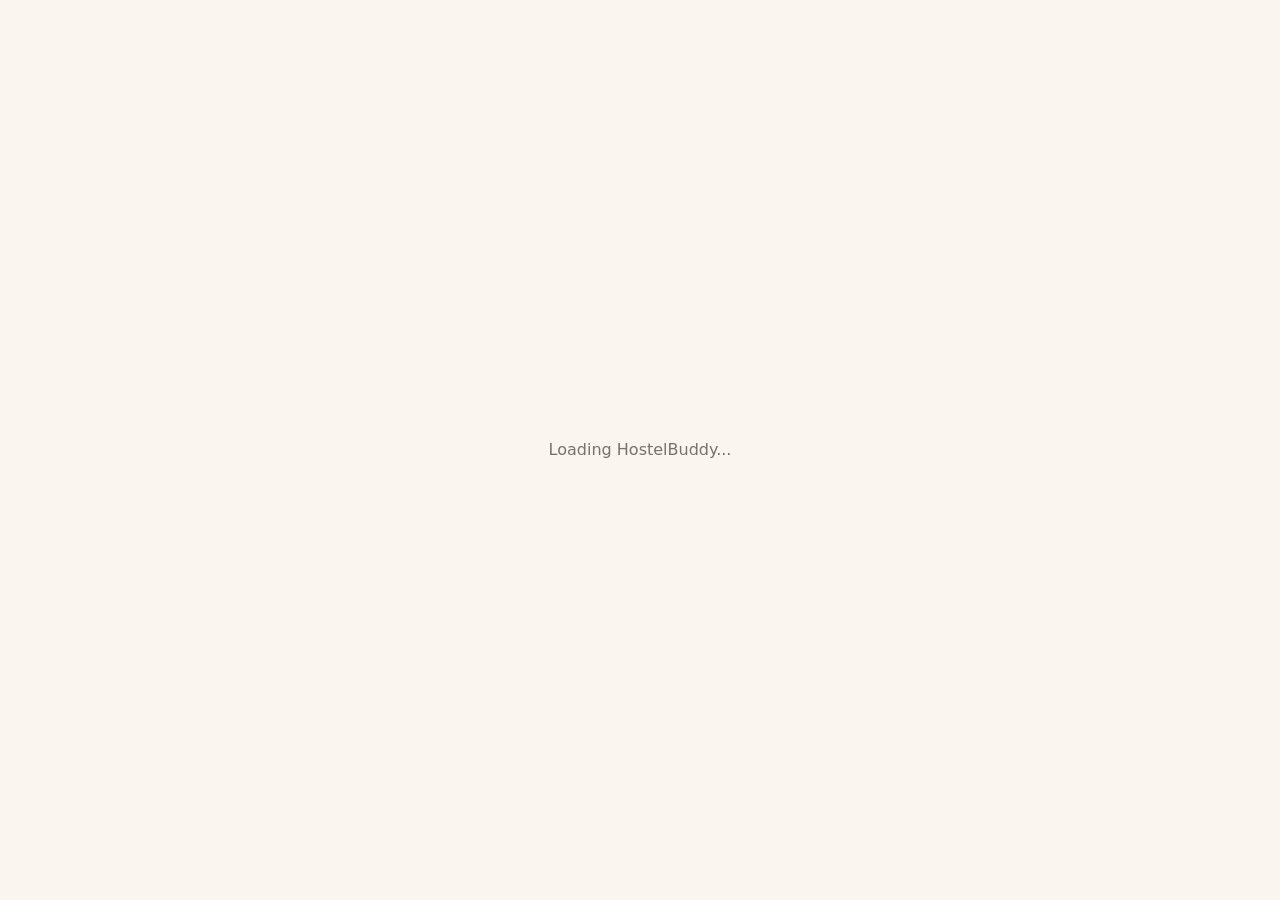
==== commit fced2da4: "fix: add Google Fonts, fallback body color, and loading spinner - Load Plus Jakarta Sans, DM Sans, J" ====
--- a/frontend/index.html
+++ b/frontend/index.html
@@ -4,7 +4,12 @@
   <meta charset="UTF-8">
   <meta name="viewport" content="width=device-width, initial-scale=1.0">
   <title>HostelBuddy - Hostel Management System</title>
-  
+
+  <!-- Fonts -->
+  <link rel="preconnect" href="https://fonts.googleapis.com">
+  <link rel="preconnect" href="https://fonts.gstatic.com" crossorigin>
+  <link href="https://fonts.googleapis.com/css2?family=DM+Sans:ital,opsz,wght@0,9..40,400;0,9..40,500;0,9..40,600;0,9..40,700;1,9..40,400&family=JetBrains+Mono:wght@400;500;600&family=Plus+Jakarta+Sans:wght@500;600;700;800&display=swap" rel="stylesheet">
+
   <!-- CSS Files -->
   <link rel="stylesheet" href="css/reset.css">
   <link rel="stylesheet" href="css/variables.css">
@@ -19,9 +24,9 @@
   <!-- Favicon -->
   <link rel="icon" type="image/svg+xml" href="assets/images/logo.svg">
 </head>
-<body>
+<body style="background:#FAF5EE;">
   <!-- App Root - Pages render here -->
-  <div id="app"></div>
+  <div id="app"><div style="display:flex;align-items:center;justify-content:center;min-height:100vh;font-family:system-ui;color:#78716C;"><p>Loading HostelBuddy...</p></div></div>
 
   <!-- Toast Container -->
   <div class="toast-container" id="toastContainer"></div>
--- a/frontend/css/layout.css
+++ b/frontend/css/layout.css
@@ -5,8 +5,8 @@
 
 /* ---- Body base ---- */
 body {
-  font-family: "Inter", ui-sans-serif, system-ui, -apple-system, BlinkMacSystemFont,
-               "Segoe UI", Roboto, "Helvetica Neue", Arial, sans-serif;
+  font-family: 'DM Sans', ui-sans-serif, system-ui, -apple-system, BlinkMacSystemFont,
+               'Segoe UI', Roboto, 'Helvetica Neue', Arial, sans-serif;
   background: var(--bg);
   color: var(--text);
 }
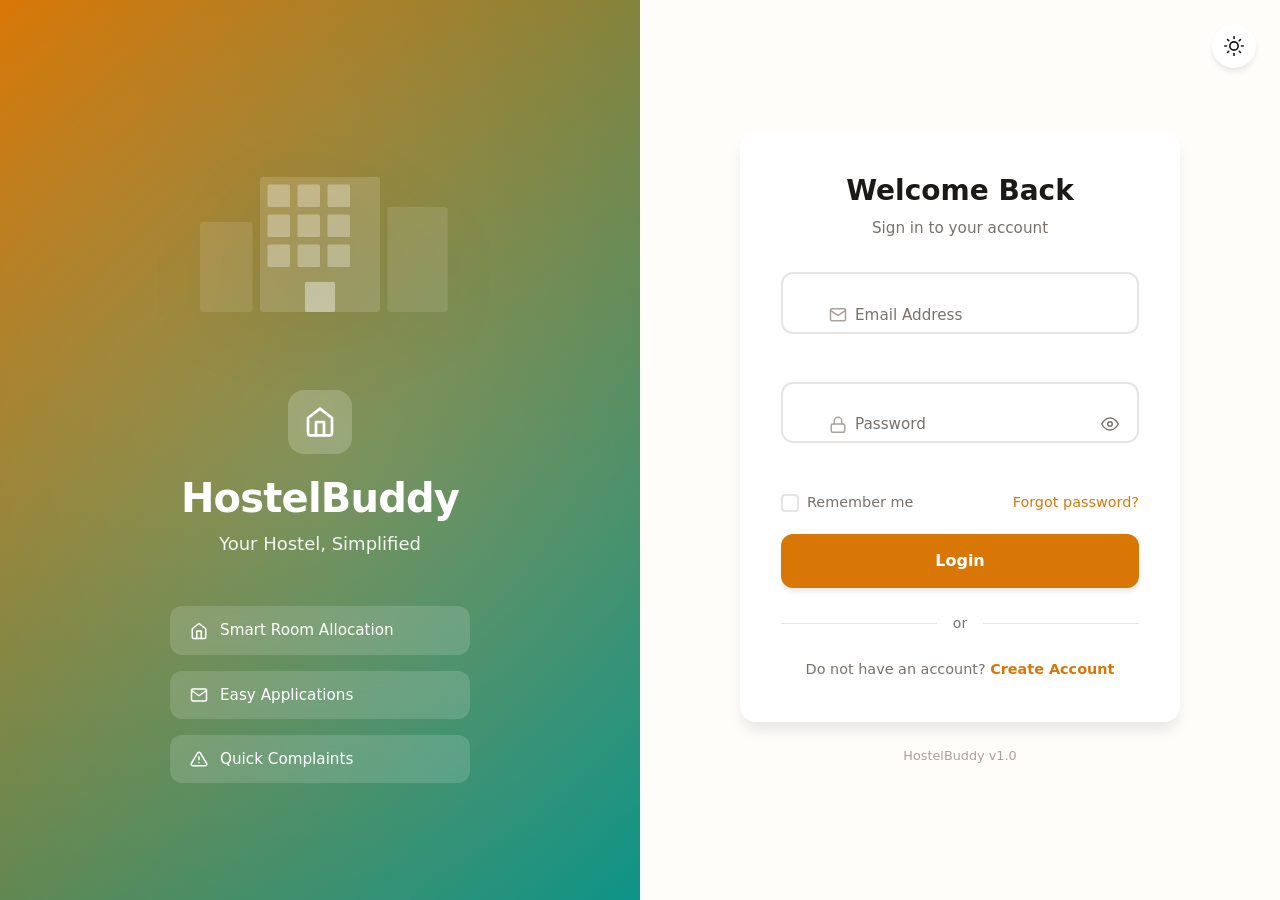
==== commit 7b50e7fd: "fix: critical syntax error in renderLoginPage - use template literal The renderLoginPage function us" ====
--- a/frontend/index.html
+++ b/frontend/index.html
@@ -141,7 +141,7 @@
          LOGIN PAGE RENDERER
          ============================================ */
       function renderLoginPage(container) {
-        container.innerHTML = '
+        container.innerHTML = `
           <!-- Theme Toggle -->
           <button class="theme-toggle" id="themeToggle" aria-label="Toggle theme">
             <svg class="icon-sun" xmlns="http://www.w3.org/2000/svg" width="20" height="20" viewBox="0 0 24 24" fill="none" stroke="currentColor" stroke-width="2" stroke-linecap="round" stroke-linejoin="round">
@@ -274,7 +274,7 @@
                   </div>
                   
                   <div class="login-footer">
-                    <p>Don\'t have an account? <a href="#" id="showRegister" class="link-primary">Create Account</a></p>
+                    <p>Do not have an account? <a href="#" id="showRegister" class="link-primary">Create Account</a></p>
                   </div>
                 </div>
                 
@@ -284,7 +284,7 @@
               </div>
             </div>
           </div>
-        ';
+        `;
         
         /* Initialize login page — wrapped so errors don't break anything */
         try {
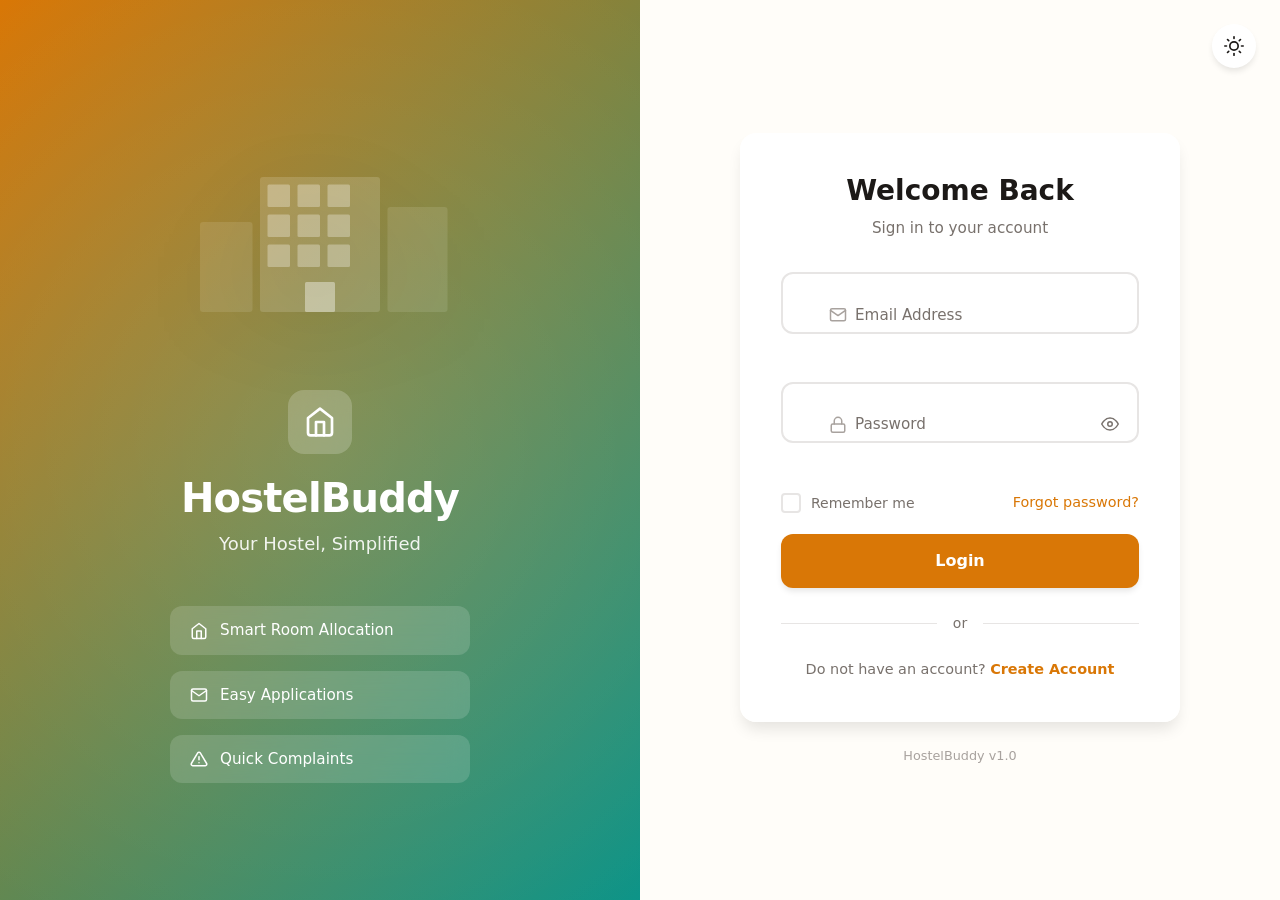
==== commit 62e7a65e: "fix: comprehensive CSS for all pages, fix emojis, remove reload() on logout - Add forms.css with 110" ====
--- a/frontend/index.html
+++ b/frontend/index.html
@@ -20,6 +20,7 @@
   <link rel="stylesheet" href="css/student.css">
   <link rel="stylesheet" href="css/admin.css">
   <link rel="stylesheet" href="css/superadmin.css">
+  <link rel="stylesheet" href="css/forms.css">
   
   <!-- Favicon -->
   <link rel="icon" type="image/svg+xml" href="assets/images/logo.svg">
@@ -66,6 +67,7 @@
   <script src="js/pages/admin/complaints.js"></script>
   <script src="js/pages/admin/visitors.js"></script>
   <script src="js/pages/admin/announcements.js"></script>
+  <script src="js/pages/admin/students.js"></script>
   <script src="js/pages/admin/reports.js"></script>
   
   <!-- Super Admin Pages -->
@@ -74,6 +76,7 @@
   <script src="js/pages/superadmin/admins.js"></script>
   <script src="js/pages/superadmin/users.js"></script>
   <script src="js/pages/superadmin/settings.js"></script>
+  <script src="js/pages/superadmin/reports.js"></script>
   
   <!-- App Init -->
   <script>
@@ -322,6 +325,7 @@
           'admin/applications':     function() { return AdminApplications.render(); },
           'admin/allocation':       function() { return AdminAllocation.render(); },
           'admin/rooms':            function() { return AdminRooms.render(); },
+          'admin/students':         function() { return AdminStudents.render(); },
           'admin/complaints':       function() { return AdminComplaints.render(); },
           'admin/visitors':         function() { return AdminVisitors.render(); },
           'admin/announcements':    function() { return AdminAnnouncements.render(); },
@@ -330,7 +334,7 @@
           'superadmin/hostels':     function() { return SuperAdminHostels.render(); },
           'superadmin/admins':      function() { return SuperAdminAdmins.render(); },
           'superadmin/users':       function() { return SuperAdminUsers.render(); },
-          'superadmin/reports':     function() { return Reports.render(); },
+          'superadmin/reports':     function() { return SuperAdminReports.render(); },
           'superadmin/settings':    function() { return SuperAdminSettings.render(); },
         };
 
@@ -400,6 +404,7 @@
               'admin/applications':     function() { AdminApplications.init && AdminApplications.init(); },
               'admin/allocation':       function() { AdminAllocation.init && AdminAllocation.init(); },
               'admin/rooms':            function() { AdminRooms.init && AdminRooms.init(); },
+              'admin/students':         function() { AdminStudents.init && AdminStudents.init(); },
               'admin/complaints':       function() { AdminComplaints.init && AdminComplaints.init(); },
               'admin/visitors':         function() { AdminVisitors.init && AdminVisitors.init(); },
               'admin/announcements':    function() { AdminAnnouncements.init && AdminAnnouncements.init(); },
@@ -408,7 +413,7 @@
               'superadmin/hostels':     function() { SuperAdminHostels.init && SuperAdminHostels.init(); },
               'superadmin/admins':      function() { SuperAdminAdmins.init && SuperAdminAdmins.init(); },
               'superadmin/users':       function() { SuperAdminUsers.init && SuperAdminUsers.init(); },
-              'superadmin/reports':     function() { Reports.init && Reports.init(); },
+              'superadmin/reports':     function() { SuperAdminReports.init && SuperAdminReports.init(); },
               'superadmin/settings':    function() { SuperAdminSettings.init && SuperAdminSettings.init(); }
             };
             if (initMap[pageKey]) initMap[pageKey]();
--- a/frontend/css/admin.css
+++ b/frontend/css/admin.css
@@ -33,6 +33,18 @@
   align-items: flex-start;
   justify-content: space-between;
   margin-bottom: 12px;
+}
+
+.bento-grid--row1 {
+  display: grid;
+  grid-template-columns: repeat(4, 1fr);
+  gap: 20px;
+}
+
+.bento-grid--row2 {
+  display: grid;
+  grid-template-columns: repeat(2, 1fr);
+  gap: 20px;
 }
 
 .bento-grid--row3 {
@@ -737,6 +749,9 @@
 }
 
 @media (max-width: 1024px) {
+  .bento-grid--row1 {
+    grid-template-columns: repeat(2, 1fr);
+  }
   .bento-grid--row3 {
     grid-template-columns: repeat(2, 1fr);
   }
@@ -748,6 +763,7 @@
 
 @media (max-width: 768px) {
   .bento-grid--row1,
+  .bento-grid--row2,
   .bento-grid--row3 {
     grid-template-columns: 1fr;
   }
@@ -831,6 +847,168 @@
 }
 
 /* ====================================================================
+   ADMIN STUDENTS PAGE
+   ==================================================================== */
+
+.page-header {
+  display: flex;
+  justify-content: space-between;
+  align-items: flex-start;
+  margin-bottom: 24px;
+  flex-wrap: wrap;
+  gap: 12px;
+}
+
+.page-title {
+  font-size: 1.5rem;
+  font-weight: 700;
+  color: var(--text);
+}
+
+.page-subtitle {
+  font-size: 0.875rem;
+  color: var(--text-secondary);
+  margin-top: 4px;
+}
+
+.search-box {
+  position: relative;
+  flex: 1;
+  max-width: 300px;
+}
+
+.search-box .search-icon {
+  position: absolute;
+  left: 12px;
+  top: 50%;
+  transform: translateY(-50%);
+  color: var(--text-muted);
+}
+
+.search-box .search-input {
+  padding-left: 40px;
+  width: 100%;
+  padding: 10px 14px 10px 40px;
+  border: 2px solid var(--border);
+  border-radius: var(--radius-md);
+  background: var(--card);
+  font-size: 0.875rem;
+  color: var(--text);
+  transition: border-color var(--transition);
+  outline: none;
+}
+
+.search-box .search-input:focus {
+  border-color: var(--primary);
+}
+
+.student-cell {
+  display: flex;
+  align-items: center;
+  gap: 10px;
+}
+
+.student-name {
+  font-weight: 600;
+  font-size: 0.9rem;
+  color: var(--text);
+}
+
+.text-secondary {
+  color: var(--text-secondary);
+}
+
+.text-sm {
+  font-size: 0.75rem;
+}
+
+.avatar-sm {
+  width: 32px !important;
+  height: 32px !important;
+  font-size: 0.7rem !important;
+}
+
+.btn-ghost {
+  background: transparent;
+  color: var(--text-secondary);
+  border: none;
+  padding: 6px 10px;
+  border-radius: var(--radius-md);
+  cursor: pointer;
+  transition: all 0.15s ease;
+}
+
+.btn-ghost:hover {
+  background: var(--hover);
+  color: var(--text);
+}
+
+.empty-icon {
+  font-size: 2rem;
+  opacity: 0.3;
+  margin-bottom: 8px;
+}
+
+.table-footer {
+  display: flex;
+  justify-content: space-between;
+  align-items: center;
+  padding: 12px 16px;
+  font-size: 0.85rem;
+  color: var(--text-secondary);
+  border-top: 1px solid var(--border);
+}
+
+/* Student Detail Modal */
+.student-detail-header {
+  display: flex;
+  align-items: center;
+  gap: 16px;
+  margin-bottom: 24px;
+  padding-bottom: 16px;
+  border-bottom: 1px solid var(--border);
+}
+
+.student-detail-header h3 {
+  font-size: 1.125rem;
+  font-weight: 700;
+  margin-bottom: 2px;
+}
+
+.detail-grid {
+  display: grid;
+  grid-template-columns: 1fr 1fr;
+  gap: 16px;
+}
+
+.detail-item {
+  display: flex;
+  flex-direction: column;
+  gap: 4px;
+}
+
+.detail-item .detail-label {
+  font-size: 0.7rem;
+  font-weight: 600;
+  color: var(--text-muted);
+  text-transform: uppercase;
+  letter-spacing: 0.04em;
+}
+
+.detail-item span:last-child {
+  font-size: 0.9rem;
+  font-weight: 500;
+  color: var(--text);
+}
+
+/* Bento Content (inline stat layout) */
+.bento-content {
+  display: flex;
+  flex-direction: column;
+  gap: 2px;
+}
+
+/* ====================================================================
    ANIMATIONS
    ==================================================================== */
 
--- a/frontend/css/forms.css
+++ b/frontend/css/forms.css
@@ -0,0 +1,1126 @@
+/* ==========================================================================
+   HostelBuddy — Forms, Tables, Profile, Application Wizard
+   All structural CSS classes used across pages
+   ========================================================================== */
+
+/* ====================================================================
+   1. FORM INPUT CLASSES (generic, used in admin/student pages)
+   ==================================================================== */
+.form-group {
+  margin-bottom: 16px;
+}
+
+.form-label {
+  display: block;
+  font-size: 0.85rem;
+  font-weight: 600;
+  color: var(--text-secondary);
+  margin-bottom: 6px;
+}
+
+.form-input,
+.form-select,
+.form-textarea {
+  width: 100%;
+  padding: 12px 14px;
+  border: 2px solid var(--border);
+  border-radius: var(--radius-md);
+  background: var(--card);
+  font-size: 0.9rem;
+  color: var(--text);
+  transition: border-color var(--transition), box-shadow var(--transition);
+  outline: none;
+}
+
+.form-input:focus,
+.form-select:focus,
+.form-textarea:focus {
+  border-color: var(--primary);
+  box-shadow: 0 0 0 4px var(--primary-light);
+}
+
+.form-textarea {
+  resize: vertical;
+  min-height: 80px;
+}
+
+.form-row {
+  display: grid;
+  grid-template-columns: 1fr 1fr;
+  gap: 16px;
+}
+
+@media (max-width: 640px) {
+  .form-row {
+    grid-template-columns: 1fr;
+  }
+}
+
+.form-actions {
+  display: flex;
+  justify-content: space-between;
+  align-items: center;
+  margin-top: 24px;
+  gap: 12px;
+}
+
+/* ====================================================================
+   2. DATA TABLE HEADER
+   ==================================================================== */
+.data-table-header {
+  display: flex;
+  justify-content: space-between;
+  align-items: center;
+  padding: 16px 20px;
+  border-bottom: 1px solid var(--border);
+  flex-wrap: wrap;
+  gap: 12px;
+}
+
+.data-table-title {
+  font-size: 1rem;
+  font-weight: 700;
+  color: var(--text);
+}
+
+.data-table {
+  background: var(--card);
+  border-radius: var(--radius-lg);
+  border: 1px solid var(--border);
+}
+
+/* ====================================================================
+   3. PROFILE PAGE
+   ==================================================================== */
+.profile-container {
+  max-width: 720px;
+}
+
+.profile-header {
+  background: linear-gradient(135deg, var(--primary) 0%, var(--secondary) 100%);
+  border-radius: var(--radius-lg);
+  padding: 40px 24px;
+  text-align: center;
+  color: #fff;
+  margin-bottom: 24px;
+}
+
+.profile-avatar-lg {
+  width: 80px;
+  height: 80px;
+  border-radius: 50%;
+  background: rgba(255,255,255,0.2);
+  border: 3px solid rgba(255,255,255,0.4);
+  display: flex;
+  align-items: center;
+  justify-content: center;
+  font-size: 1.5rem;
+  font-weight: 700;
+  margin: 0 auto 12px;
+}
+
+.profile-name-lg {
+  font-size: 1.5rem;
+  font-weight: 700;
+  margin-bottom: 4px;
+}
+
+.profile-email-lg {
+  font-size: 0.9rem;
+  opacity: 0.8;
+}
+
+.profile-body {
+  display: flex;
+  flex-direction: column;
+  gap: 24px;
+}
+
+.profile-section {
+  background: var(--card);
+  border-radius: var(--radius-lg);
+  padding: 24px;
+  border: 1px solid var(--border);
+}
+
+.profile-section-title {
+  font-size: 1.1rem;
+  font-weight: 700;
+  color: var(--text);
+  margin-bottom: 20px;
+  padding-bottom: 12px;
+  border-bottom: 1px solid var(--border);
+}
+
+.profile-info-grid {
+  display: grid;
+  grid-template-columns: repeat(2, 1fr);
+  gap: 16px;
+}
+
+@media (max-width: 640px) {
+  .profile-info-grid {
+    grid-template-columns: 1fr;
+  }
+}
+
+.profile-info-item {
+  display: flex;
+  flex-direction: column;
+  gap: 4px;
+}
+
+.profile-info-label {
+  font-size: 0.75rem;
+  font-weight: 600;
+  color: var(--text-muted);
+  text-transform: uppercase;
+  letter-spacing: 0.04em;
+}
+
+.profile-info-value {
+  font-size: 0.95rem;
+  font-weight: 500;
+  color: var(--text);
+}
+
+.password-section {
+  padding: 20px;
+  background: var(--bg-secondary);
+  border-radius: var(--radius-md);
+}
+
+.account-actions {
+  display: flex;
+  gap: 12px;
+  flex-wrap: wrap;
+}
+
+.btn-outline-danger {
+  display: inline-flex;
+  align-items: center;
+  gap: 8px;
+  padding: 12px 24px;
+  background: transparent;
+  color: var(--danger);
+  border: 2px solid var(--danger);
+  border-radius: var(--radius-md);
+  font-size: 0.875rem;
+  font-weight: 600;
+  cursor: pointer;
+  transition: all var(--transition);
+}
+
+.btn-outline-danger:hover {
+  background: var(--danger);
+  color: #fff;
+}
+
+/* ====================================================================
+   4. APPLICATION WIZARD
+   ==================================================================== */
+.application-form-container {
+  max-width: 720px;
+}
+
+.form-card {
+  background: var(--card);
+  border-radius: var(--radius-lg);
+  padding: 28px;
+  border: 1px solid var(--border);
+}
+
+.form-steps-container {
+  position: relative;
+}
+
+.form-step {
+  display: none;
+}
+
+.form-step.active {
+  display: block;
+  animation: fadeIn 0.3s ease;
+}
+
+.form-section-title {
+  display: flex;
+  align-items: center;
+  gap: 10px;
+  font-size: 1.15rem;
+  font-weight: 700;
+  color: var(--text);
+  margin-bottom: 24px;
+  padding-bottom: 12px;
+  border-bottom: 1px solid var(--border);
+}
+
+.form-section-icon {
+  display: flex;
+  align-items: center;
+  justify-content: center;
+  width: 36px;
+  height: 36px;
+  background: var(--primary-light);
+  color: var(--primary);
+  border-radius: var(--radius-md);
+}
+
+.form-section-icon svg {
+  width: 18px;
+  height: 18px;
+}
+
+/* Progress Steps */
+.progress-steps {
+  display: flex;
+  align-items: center;
+  justify-content: center;
+  margin-bottom: 32px;
+  padding: 20px 0;
+}
+
+.progress-step {
+  display: flex;
+  flex-direction: column;
+  align-items: center;
+  gap: 8px;
+}
+
+.step-indicator {
+  width: 36px;
+  height: 36px;
+  border-radius: 50%;
+  border: 2px solid var(--border);
+  display: flex;
+  align-items: center;
+  justify-content: center;
+  font-size: 0.85rem;
+  font-weight: 600;
+  color: var(--text-muted);
+  background: var(--card);
+  transition: all 0.2s ease;
+}
+
+.progress-step.active .step-indicator {
+  border-color: var(--primary);
+  background: var(--primary);
+  color: #fff;
+}
+
+.progress-step.completed .step-indicator {
+  border-color: var(--secondary);
+  background: var(--secondary);
+  color: #fff;
+}
+
+.step-label {
+  font-size: 0.75rem;
+  font-weight: 500;
+  color: var(--text-muted);
+  white-space: nowrap;
+}
+
+.progress-step.active .step-label {
+  color: var(--primary);
+  font-weight: 600;
+}
+
+.step-connector {
+  width: 60px;
+  height: 2px;
+  background: var(--border);
+  margin: 0 12px;
+  margin-bottom: 24px;
+  transition: background 0.2s ease;
+}
+
+.step-connector.completed {
+  background: var(--secondary);
+}
+
+@media (max-width: 640px) {
+  .progress-steps {
+    flex-wrap: wrap;
+    gap: 8px;
+  }
+  .step-connector {
+    width: 30px;
+    margin: 0 4px;
+  }
+  .step-label {
+    font-size: 0.65rem;
+  }
+}
+
+/* Radio Group */
+.radio-group {
+  display: flex;
+  gap: 8px;
+  flex-wrap: wrap;
+}
+
+.radio-option {
+  display: flex;
+  align-items: center;
+  gap: 6px;
+  padding: 10px 16px;
+  border: 2px solid var(--border);
+  border-radius: var(--radius-md);
+  cursor: pointer;
+  transition: all 0.15s ease;
+  background: var(--card);
+}
+
+.radio-option:hover {
+  border-color: var(--primary);
+}
+
+.radio-option.active {
+  border-color: var(--primary);
+  background: var(--primary-light);
+}
+
+.radio-option input[type="radio"] {
+  display: none;
+}
+
+/* Textarea Container */
+.textarea-container {
+  position: relative;
+}
+
+.char-count {
+  position: absolute;
+  bottom: 8px;
+  right: 12px;
+  font-size: 0.7rem;
+  color: var(--text-muted);
+  font-family: 'JetBrains Mono', monospace;
+}
+
+.char-count.over-limit {
+  color: var(--danger);
+}
+
+/* Hostel Selection Cards */
+.hostel-selection-grid {
+  display: grid;
+  grid-template-columns: 1fr 1fr;
+  gap: 16px;
+  margin-bottom: 24px;
+}
+
+@media (max-width: 500px) {
+  .hostel-selection-grid {
+    grid-template-columns: 1fr;
+  }
+}
+
+.hostel-radio-card {
+  position: relative;
+  padding: 28px 20px;
+  border: 2px solid var(--border);
+  border-radius: var(--radius-lg);
+  cursor: pointer;
+  transition: all 0.2s ease;
+  text-align: center;
+  background: var(--card);
+}
+
+.hostel-radio-card:hover {
+  border-color: var(--primary);
+  transform: translateY(-2px);
+}
+
+.hostel-radio-card.selected {
+  border-color: var(--primary);
+  background: var(--primary-light);
+}
+
+.hostel-radio-card input[type="radio"] {
+  display: none;
+}
+
+.hostel-card-icon {
+  color: var(--text-muted);
+  margin-bottom: 12px;
+}
+
+.hostel-radio-card.selected .hostel-card-icon {
+  color: var(--primary);
+}
+
+.hostel-card-title {
+  font-size: 1.1rem;
+  font-weight: 700;
+  color: var(--text);
+  margin-bottom: 4px;
+}
+
+.hostel-card-subtitle {
+  font-size: 0.8rem;
+  color: var(--text-secondary);
+}
+
+.hostel-card-check {
+  position: absolute;
+  top: 12px;
+  right: 12px;
+  color: var(--primary);
+  opacity: 0;
+  transition: opacity 0.2s ease;
+}
+
+.hostel-radio-card.selected .hostel-card-check {
+  opacity: 1;
+}
+
+/* Review Panel */
+.review-panel {
+  padding: 24px;
+  margin-bottom: 20px;
+}
+
+.review-grid {
+  display: grid;
+  grid-template-columns: 1fr 1fr;
+  gap: 24px;
+}
+
+@media (max-width: 640px) {
+  .review-grid {
+    grid-template-columns: 1fr;
+  }
+}
+
+.review-section {
+  position: relative;
+}
+
+.review-section-title {
+  font-size: 0.85rem;
+  font-weight: 700;
+  color: var(--primary);
+  text-transform: uppercase;
+  letter-spacing: 0.04em;
+  margin-bottom: 16px;
+  padding-bottom: 8px;
+  border-bottom: 1px solid var(--border);
+}
+
+.review-item {
+  display: flex;
+  justify-content: space-between;
+  align-items: baseline;
+  padding: 8px 0;
+  border-bottom: 1px solid var(--border);
+  gap: 8px;
+}
+
+.review-item:last-child {
+  border-bottom: none;
+}
+
+.review-label {
+  font-size: 0.85rem;
+  color: var(--text-secondary);
+  flex-shrink: 0;
+}
+
+.review-value {
+  font-size: 0.9rem;
+  font-weight: 500;
+  color: var(--text);
+  text-align: right;
+}
+
+.edit-step-btn {
+  display: inline-flex;
+  align-items: center;
+  gap: 4px;
+  margin-top: 12px;
+  padding: 6px 12px;
+  background: var(--bg-secondary);
+  border: 1px solid var(--border);
+  border-radius: var(--radius-sm);
+  font-size: 0.8rem;
+  font-weight: 500;
+  color: var(--primary);
+  cursor: pointer;
+  transition: all 0.15s ease;
+}
+
+.edit-step-btn:hover {
+  background: var(--primary-light);
+  border-color: var(--primary);
+}
+
+/* Declaration */
+.declaration-section {
+  margin: 20px 0;
+}
+
+.checkbox-label {
+  display: flex;
+  align-items: center;
+  gap: 10px;
+  cursor: pointer;
+  font-size: 0.875rem;
+  color: var(--text-secondary);
+}
+
+.checkbox-label input[type="checkbox"] {
+  display: none;
+}
+
+.custom-checkbox {
+  width: 20px;
+  height: 20px;
+  border: 2px solid var(--border);
+  border-radius: 4px;
+  display: flex;
+  align-items: center;
+  justify-content: center;
+  transition: all 0.15s ease;
+  flex-shrink: 0;
+}
+
+.checkbox-label input[type="checkbox"]:checked + .custom-checkbox {
+  background: var(--primary);
+  border-color: var(--primary);
+}
+
+.checkbox-label input[type="checkbox"]:checked + .custom-checkbox::after {
+  content: '';
+  width: 6px;
+  height: 10px;
+  border: solid #fff;
+  border-width: 0 2px 2px 0;
+  transform: rotate(45deg);
+  margin-bottom: 2px;
+}
+
+/* Pending State */
+.pending-message {
+  text-align: center;
+  padding: 32px 16px;
+}
+
+.pending-icon {
+  color: var(--warning);
+  margin-bottom: 16px;
+}
+
+.pending-message h3 {
+  font-size: 1.1rem;
+  font-weight: 600;
+  margin-bottom: 4px;
+  color: var(--text);
+}
+
+.pending-message p {
+  color: var(--text-secondary);
+}
+
+/* Approval Card */
+.approval-card {
+  background: var(--card);
+  border: 1px solid var(--border);
+  border-radius: var(--radius-lg);
+  overflow: hidden;
+}
+
+.approval-header {
+  display: flex;
+  align-items: center;
+  gap: 16px;
+  padding: 24px;
+  background: linear-gradient(135deg, var(--success-light) 0%, var(--card) 100%);
+  border-bottom: 1px solid var(--border);
+}
+
+.approval-icon {
+  color: var(--success);
+}
+
+.approval-header h3 {
+  font-size: 1.125rem;
+  font-weight: 700;
+  color: var(--text);
+  margin-bottom: 2px;
+}
+
+.approval-header p {
+  font-size: 0.85rem;
+  color: var(--text-secondary);
+}
+
+.approval-details {
+  display: grid;
+  grid-template-columns: 1fr 1fr;
+  gap: 16px;
+  padding: 20px 24px;
+}
+
+@media (max-width: 500px) {
+  .approval-details {
+    grid-template-columns: 1fr;
+  }
+}
+
+.approval-detail {
+  display: flex;
+  flex-direction: column;
+  gap: 2px;
+}
+
+.detail-label {
+  font-size: 0.75rem;
+  font-weight: 600;
+  color: var(--text-muted);
+  text-transform: uppercase;
+}
+
+.detail-value {
+  font-size: 0.95rem;
+  font-weight: 500;
+  color: var(--text);
+}
+
+.approval-actions {
+  padding: 16px 24px;
+  border-top: 1px solid var(--border);
+  text-align: center;
+}
+
+/* Status Timeline */
+.status-timeline {
+  display: flex;
+  flex-direction: column;
+  gap: 0;
+  padding: 20px 0;
+}
+
+.status-timeline-item {
+  display: flex;
+  gap: 16px;
+  position: relative;
+}
+
+.timeline-dot-wrapper {
+  display: flex;
+  flex-direction: column;
+  align-items: center;
+  flex-shrink: 0;
+}
+
+.timeline-dot-inner {
+  width: 28px;
+  height: 28px;
+  border-radius: 50%;
+  border: 2px solid var(--border);
+  display: flex;
+  align-items: center;
+  justify-content: center;
+  background: var(--card);
+  color: transparent;
+  transition: all 0.2s ease;
+  z-index: 1;
+}
+
+.status-timeline-item.completed .timeline-dot-inner {
+  border-color: var(--secondary);
+  background: var(--secondary);
+  color: #fff;
+}
+
+.status-timeline-item.current .timeline-dot-inner {
+  border-color: var(--primary);
+  background: var(--primary);
+  animation: pulse 2s infinite;
+}
+
+.timeline-line {
+  width: 2px;
+  flex: 1;
+  min-height: 24px;
+  background: var(--border);
+}
+
+.status-timeline-item.completed .timeline-line {
+  background: var(--secondary);
+}
+
+.timeline-content .timeline-label {
+  font-size: 0.9rem;
+  font-weight: 600;
+  color: var(--text);
+}
+
+.timeline-content .timeline-time {
+  font-size: 0.8rem;
+  color: var(--text-muted);
+}
+
+/* Room Diagram */
+.room-diagram {
+  background: var(--bg-secondary);
+  border-radius: var(--radius-md);
+  padding: 16px;
+  margin: 12px 0;
+}
+
+.room-diagram svg {
+  width: 100%;
+  max-width: 400px;
+  margin: 0 auto;
+  display: block;
+}
+
+/* Hostel Details (My Hostel page) */
+.hostel-details {
+  display: grid;
+  grid-template-columns: repeat(4, 1fr);
+  gap: 12px;
+  margin-bottom: 16px;
+}
+
+.hostel-detail {
+  text-align: center;
+  padding: 12px 8px;
+  background: var(--bg-secondary);
+  border-radius: var(--radius-md);
+}
+
+.hostel-detail-label {
+  font-size: 0.7rem;
+  font-weight: 600;
+  color: var(--text-muted);
+  text-transform: uppercase;
+  letter-spacing: 0.04em;
+  margin-bottom: 4px;
+}
+
+.hostel-detail-value {
+  font-size: 1.1rem;
+  font-weight: 700;
+  font-family: 'JetBrains Mono', monospace;
+  color: var(--text);
+}
+
+@media (max-width: 500px) {
+  .hostel-details {
+    grid-template-columns: repeat(2, 1fr);
+  }
+}
+
+/* Allocation Card */
+.allocation-card {
+  background: var(--card);
+  border: 1px solid var(--border);
+  border-radius: var(--radius-lg);
+  overflow: hidden;
+}
+
+.allocation-header {
+  padding: 24px;
+  background: linear-gradient(135deg, var(--success-light) 0%, var(--card) 100%);
+  border-bottom: 1px solid var(--border);
+}
+
+.allocation-header-content {
+  display: flex;
+  align-items: center;
+  gap: 16px;
+}
+
+.allocation-icon {
+  color: var(--success);
+}
+
+.allocation-header h3 {
+  font-size: 1.1rem;
+  font-weight: 700;
+  margin-bottom: 2px;
+}
+
+.allocation-header p {
+  font-size: 0.85rem;
+  color: var(--text-secondary);
+}
+
+.allocation-body {
+  padding: 24px;
+}
+
+.allocation-details-grid {
+  display: grid;
+  grid-template-columns: repeat(5, 1fr);
+  gap: 12px;
+  margin-bottom: 24px;
+}
+
+@media (max-width: 768px) {
+  .allocation-details-grid {
+    grid-template-columns: repeat(3, 1fr);
+  }
+}
+
+@media (max-width: 500px) {
+  .allocation-details-grid {
+    grid-template-columns: repeat(2, 1fr);
+  }
+}
+
+.allocation-detail-card {
+  text-align: center;
+  padding: 16px 8px;
+  background: var(--bg-secondary);
+  border-radius: var(--radius-md);
+}
+
+.allocation-detail-icon {
+  color: var(--primary);
+  margin-bottom: 8px;
+}
+
+.allocation-detail-icon svg {
+  width: 20px;
+  height: 20px;
+  margin: 0 auto;
+}
+
+.allocation-detail-label {
+  font-size: 0.7rem;
+  font-weight: 600;
+  color: var(--text-muted);
+  text-transform: uppercase;
+  letter-spacing: 0.04em;
+  margin-bottom: 4px;
+}
+
+.allocation-detail-value {
+  font-size: 1.1rem;
+  font-weight: 700;
+  font-family: 'JetBrains Mono', monospace;
+  color: var(--text);
+}
+
+.allocation-actions {
+  margin-top: 24px;
+  text-align: center;
+}
+
+.room-diagram-section {
+  margin-bottom: 24px;
+}
+
+.room-diagram-section h4 {
+  font-size: 0.95rem;
+  font-weight: 600;
+  margin-bottom: 8px;
+  color: var(--text);
+}
+
+/* Roommates */
+.roommates-list {
+  display: flex;
+  flex-direction: column;
+  gap: 8px;
+}
+
+.roommate-chip {
+  display: inline-flex;
+  align-items: center;
+  gap: 8px;
+  padding: 6px 12px;
+  background: var(--bg-secondary);
+  border-radius: var(--radius-full);
+  font-size: 0.85rem;
+  color: var(--text);
+}
+
+.roommate-chip .avatar {
+  width: 28px;
+  height: 28px;
+  font-size: 0.65rem;
+}
+
+.roommate-card {
+  display: flex;
+  align-items: center;
+  gap: 12px;
+  padding: 14px 16px;
+  background: var(--bg-secondary);
+  border-radius: var(--radius-md);
+  border: 1px solid var(--border);
+}
+
+.roommate-info {
+  flex: 1;
+}
+
+.roommate-name {
+  font-weight: 600;
+  font-size: 0.9rem;
+  color: var(--text);
+}
+
+.roommate-detail {
+  font-size: 0.8rem;
+  color: var(--text-muted);
+}
+
+.roommate-bed {
+  font-size: 0.8rem;
+  font-weight: 600;
+  color: var(--primary);
+  font-family: 'JetBrains Mono', monospace;
+}
+
+/* Rules List */
+.rules-list {
+  display: flex;
+  flex-direction: column;
+  gap: 10px;
+}
+
+.rule-item {
+  display: flex;
+  align-items: flex-start;
+  gap: 10px;
+  font-size: 0.9rem;
+  color: var(--text-secondary);
+}
+
+.rule-number {
+  width: 24px;
+  height: 24px;
+  background: var(--primary-light);
+  color: var(--primary);
+  border-radius: 50%;
+  display: flex;
+  align-items: center;
+  justify-content: center;
+  font-size: 0.75rem;
+  font-weight: 700;
+  flex-shrink: 0;
+}
+
+.rule-text {
+  line-height: 1.5;
+}
+
+/* Pending State */
+.pending-state {
+  text-align: center;
+  padding: 40px 16px;
+}
+
+.pending-icon-large {
+  color: var(--warning);
+  margin-bottom: 16px;
+}
+
+.pending-state h3 {
+  font-size: 1.15rem;
+  font-weight: 600;
+  margin-bottom: 4px;
+}
+
+/* Rejected State */
+.rejected-state {
+  text-align: center;
+  padding: 40px 16px;
+}
+
+.rejected-icon {
+  color: var(--danger);
+  margin-bottom: 16px;
+}
+
+/* Empty State */
+.empty-state {
+  text-align: center;
+  padding: 48px 24px;
+  color: var(--text-secondary);
+}
+
+.empty-state h3 {
+  font-size: 1.1rem;
+  font-weight: 600;
+  color: var(--text);
+  margin-bottom: 8px;
+}
+
+.empty-state p {
+  font-size: 0.9rem;
+  color: var(--text-secondary);
+  margin-bottom: 20px;
+}
+
+/* Preferences Section */
+.preferences-section {
+  margin-top: 20px;
+  padding-top: 20px;
+  border-top: 1px solid var(--border);
+}
+
+.preferences-title {
+  font-size: 0.95rem;
+  font-weight: 600;
+  color: var(--text);
+  margin-bottom: 16px;
+}
+
+/* Data table footer / info */
+.applications-count {
+  font-size: 0.85rem;
+  color: var(--text-secondary);
+  padding: 8px 0;
+}
+
+/* Spinner */
+.spinner {
+  display: inline-block;
+  width: 18px;
+  height: 18px;
+  border: 2px solid rgba(255,255,255,0.3);
+  border-top-color: #fff;
+  border-radius: 50%;
+  animation: spin 0.6s linear infinite;
+}
+
+@keyframes spin {
+  to { transform: rotate(360deg); }
+}
+
+/* Wave animation */
+.wave {
+  display: inline-block;
+  animation: wave 2s ease-in-out infinite;
+}
+
+@keyframes wave {
+  0%, 100% { transform: rotate(0deg); }
+  25% { transform: rotate(15deg); }
+  50% { transform: rotate(-10deg); }
+  75% { transform: rotate(5deg); }
+}
+
+/* ====================================================================
+   RESPONSIVE OVERRIDES
+   ==================================================================== */
+@media (max-width: 768px) {
+  .data-table-header {
+    flex-direction: column;
+    align-items: stretch;
+  }
+  .form-card {
+    padding: 20px;
+  }
+  .allocation-body {
+    padding: 16px;
+  }
+}
